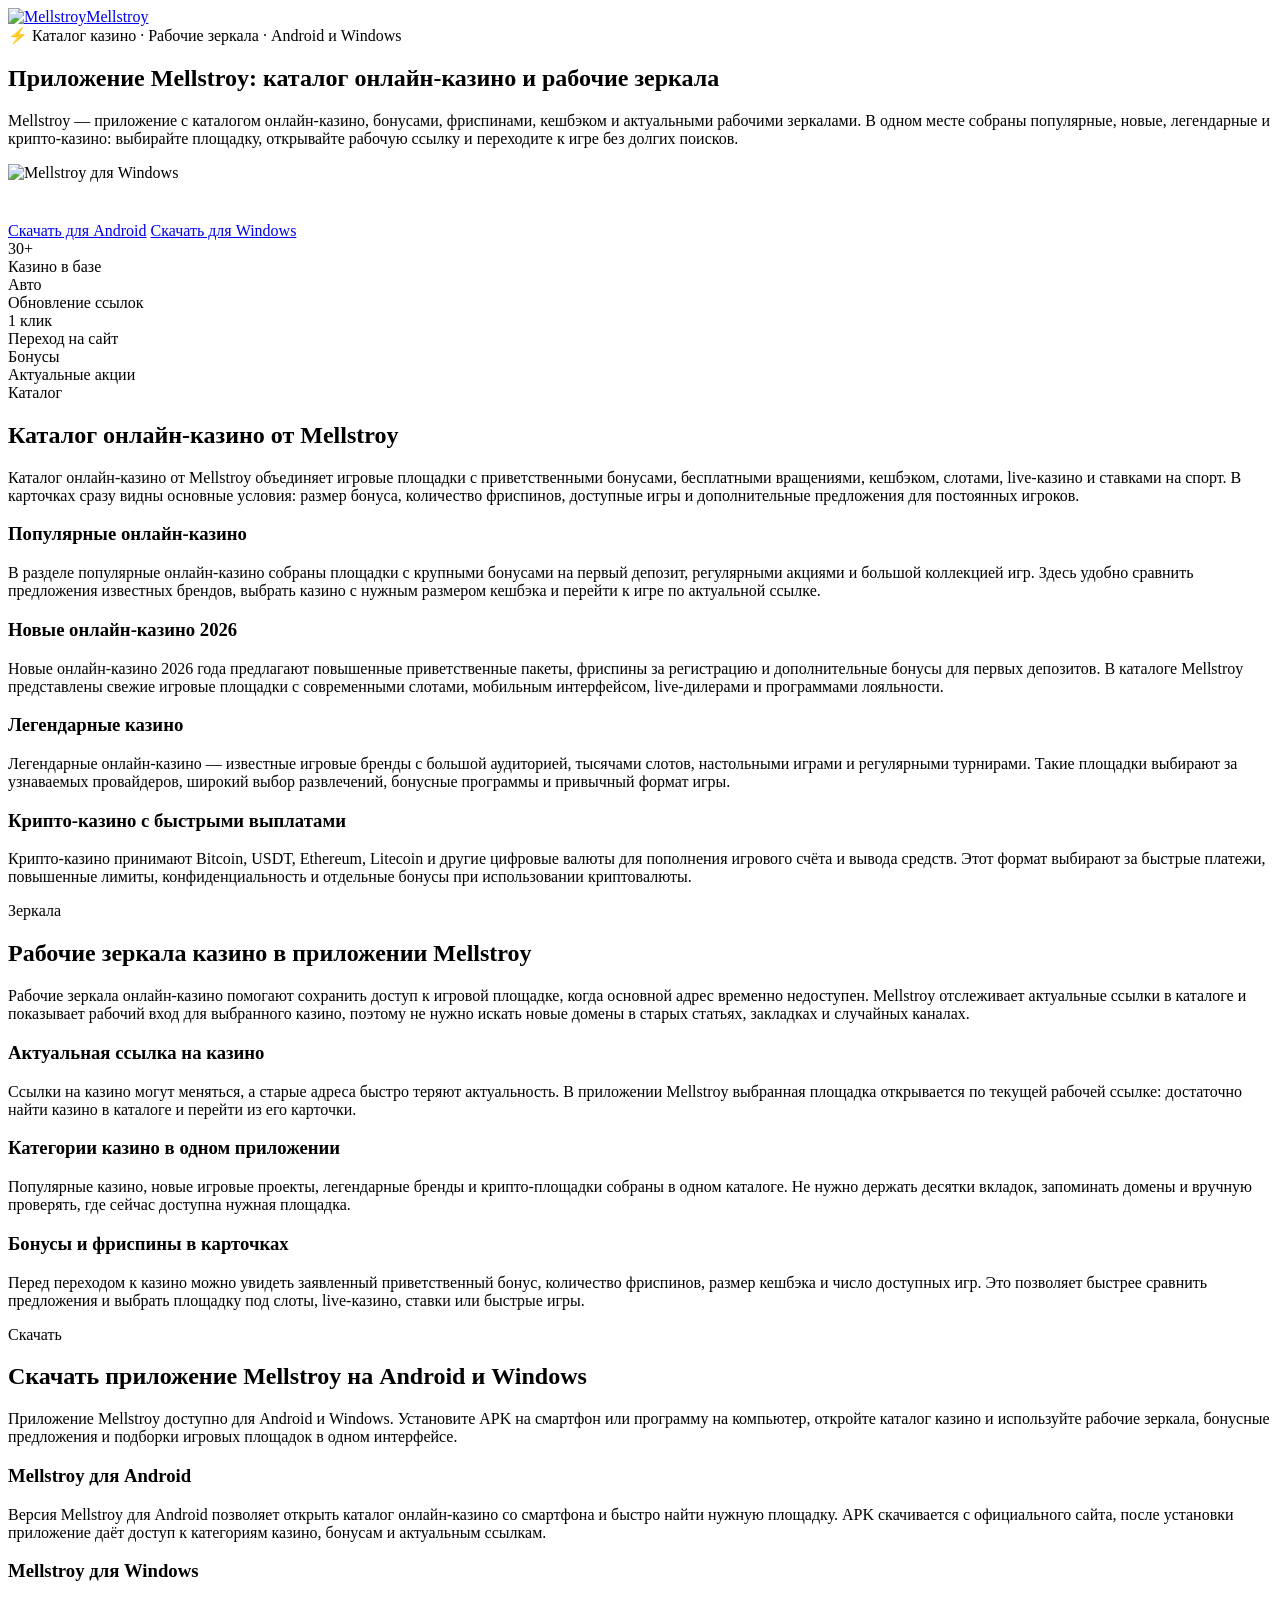
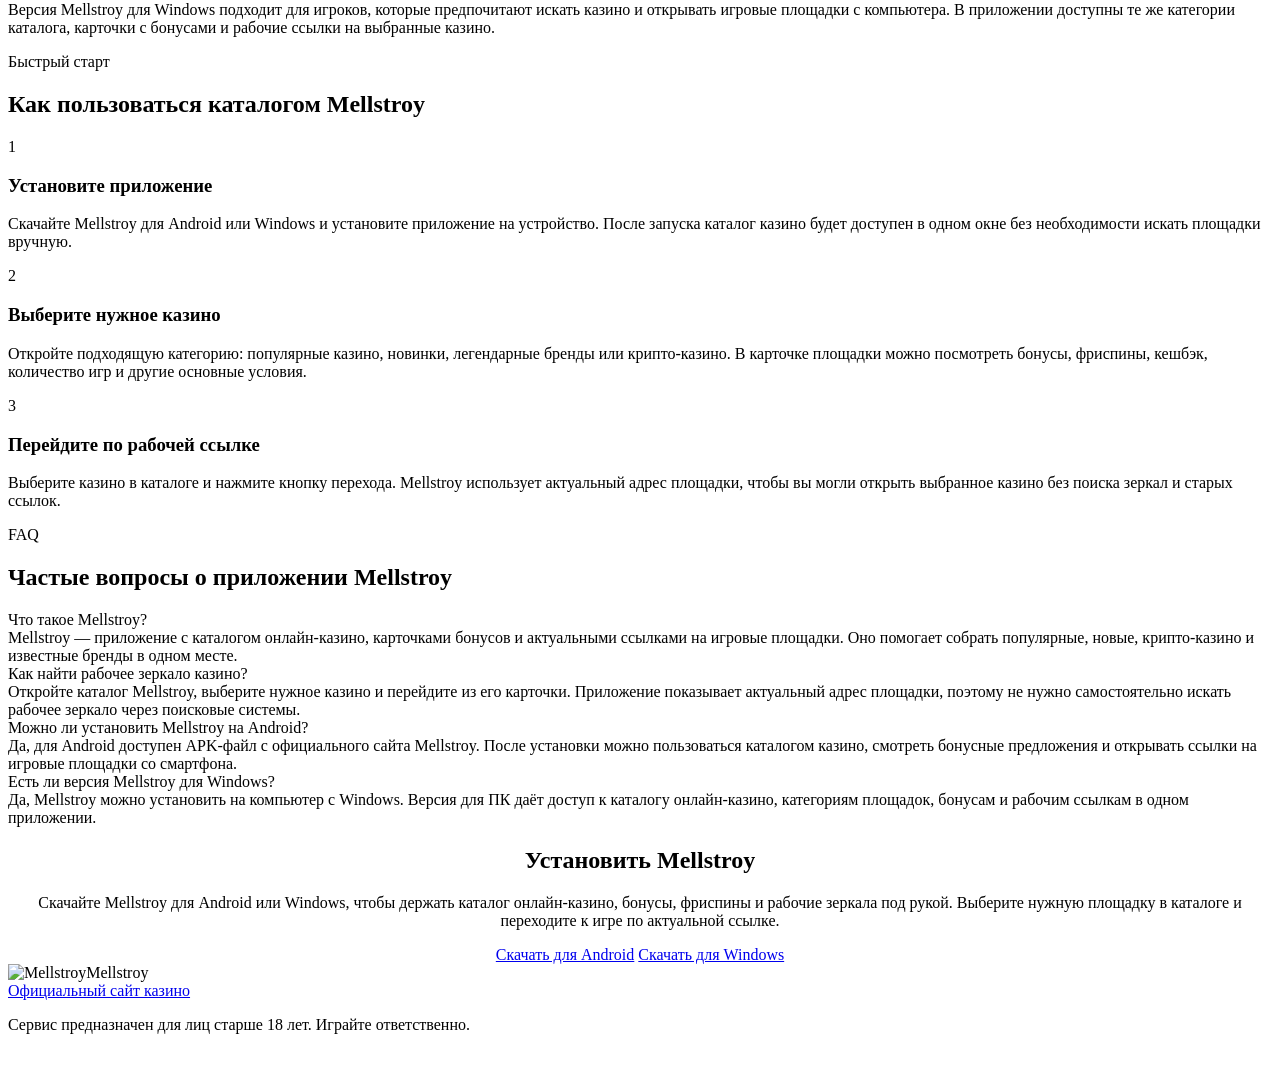
==== index.html @ faaa0d24 "Add index.html" ====
<!DOCTYPE html>
<html lang="ru">
<head>
<meta charset="UTF-8"/>
<meta name="viewport" content="width=device-width, initial-scale=1.0"/>
<title>Mellstroy — приложение с каталогом онлайн-казино и рабочими зеркалами</title>
<meta name="description" content="Приложение Mellstroy для Android и Windows: каталог онлайн-казино, актуальные рабочие зеркала, бонусы, фриспины и кешбэк. Игровые площадки в одном приложении."/>
<meta name="robots" content="index, follow"/>
<link rel="canonical" href="https://mellstroy-apps.github.io/app/"/>
<link rel="icon" type="image/x-icon" href="favicon.ico"/>
<meta name="theme-color" content="#12101f"/>
<meta property="og:title" content="Приложение Mellstroy: каталог онлайн-казино и рабочие зеркала"/>
<meta property="og:description" content="Каталог онлайн-казино с бонусами, фриспинами, кешбэком и рабочими зеркалами для Android и Windows."/>
<meta property="og:type" content="website"/>
<meta property="og:url" content="https://mellstroy-apps.github.io/app/"/>
<meta property="og:locale" content="ru_RU"/>
<meta property="og:image" content="https://mellstroy-apps.github.io/app/img/logo.webp"/>
<meta name="twitter:card" content="summary_large_image"/>
<link rel="stylesheet" href="style.css"/>
<style>.showcase-pc{transform:none!important}.showcase-pc:hover{transform:translateY(-4px)!important}</style>
<script type="application/ld+json">
{
  "@context": "https://schema.org",
  "@graph": [
    {
      "@type": "SoftwareApplication",
      "@id": "https://mellstroy-apps.github.io/app/#app",
      "name": "Mellstroy",
      "description": "Приложение для Android и Windows с каталогом онлайн-казино, бонусами и рабочими зеркалами.",
      "url": "https://mellstroy-apps.github.io/app/",
      "applicationCategory": "UtilitiesApplication",
      "operatingSystem": "Android, Windows",
      "offers": {"@type": "Offer", "price": "0", "priceCurrency": "RUB"},
      "downloadUrl": "https://hubprojects.net/mellstroy/mellstroy-android.apk",
      "image": "https://mellstroy-apps.github.io/app/img/logo.webp"
    },
    {
      "@type": "WebSite",
      "@id": "https://mellstroy-apps.github.io/app/#website",
      "url": "https://mellstroy-apps.github.io/app/",
      "name": "Mellstroy — каталог онлайн-казино",
      "description": "Каталог онлайн-казино с бонусами, фриспинами, кешбэком и рабочими зеркалами для Android и Windows.",
      "inLanguage": "ru-RU"
    },
    {
      "@type": "FAQPage",
      "mainEntity": [
        {"@type":"Question","name":"Что такое Mellstroy?","acceptedAnswer":{"@type":"Answer","text":"Mellstroy — приложение с каталогом онлайн-казино, карточками бонусов и актуальными ссылками на игровые площадки. Оно помогает собрать популярные, новые, крипто-казино и известные бренды в одном месте."}},
        {"@type":"Question","name":"Как найти рабочее зеркало казино?","acceptedAnswer":{"@type":"Answer","text":"Откройте каталог Mellstroy, выберите нужное казино и перейдите из его карточки. Приложение показывает актуальный адрес площадки, поэтому не нужно самостоятельно искать рабочее зеркало через поисковые системы."}},
        {"@type":"Question","name":"Можно ли установить Mellstroy на Android?","acceptedAnswer":{"@type":"Answer","text":"Да, для Android доступен APK-файл с официального сайта Mellstroy. После установки можно пользоваться каталогом казино, смотреть бонусные предложения и открывать ссылки на игровые площадки со смартфона."}},
        {"@type":"Question","name":"Есть ли версия Mellstroy для Windows?","acceptedAnswer":{"@type":"Answer","text":"Да, Mellstroy можно установить на компьютер с Windows. Версия для ПК даёт доступ к каталогу онлайн-казино, категориям площадок, бонусам и рабочим ссылкам в одном приложении."}}
      ]
    }
  ]
}
</script>
</head>
<body>

<nav>
  <a href="https://mellstroy-apps.github.io/app/" class="logo"><img src="img/logo.webp" alt="Mellstroy" class="logo-icon">Mellstroy</a>
</nav>

<section class="hero">
  <div class="badge">⚡ Каталог казино · Рабочие зеркала · Android и Windows</div>
  <h1>Приложение Mellstroy: <span>каталог онлайн-казино и рабочие зеркала</span></h1>
  <p>Mellstroy — приложение с каталогом онлайн-казино, бонусами, фриспинами, кешбэком и актуальными рабочими зеркалами. В одном месте собраны популярные, новые, легендарные и крипто-казино: выбирайте площадку, открывайте рабочую ссылку и переходите к игре без долгих поисков.</p>

  <div class="showcase-backdrop">
    <div class="showcase-row">
      <div class="showcase-frame showcase-pc" data-zoom="img/screen-win.webp">
        <img src="img/screen-win.webp" alt="Mellstroy для Windows" loading="lazy">
      </div>
    </div>
  </div>

  <div class="cta-group" style="margin-top:40px">
    <a class="btn-primary" href="https://hubprojects.net/mellstroy/mellstroy-android.apk">Скачать для Android</a>
    <a class="btn-secondary" href="https://hubprojects.net/mellstroy/mellstroy-setup.exe">Скачать для Windows</a>
  </div>
  <div class="hero-stats">
    <div class="stat"><div class="stat-num">30+</div><div class="stat-label">Казино в базе</div></div>
    <div class="stat"><div class="stat-num">Авто</div><div class="stat-label">Обновление ссылок</div></div>
    <div class="stat"><div class="stat-num">1 клик</div><div class="stat-label">Переход на сайт</div></div>
    <div class="stat"><div class="stat-num">Бонусы</div><div class="stat-label">Актуальные акции</div></div>
  </div>
</section>

<section class="s-dark">
  <div class="container legal">
    <div class="section-label">Каталог</div>
    <h2>Каталог онлайн-казино от Mellstroy</h2>
    <p>Каталог онлайн-казино от Mellstroy объединяет игровые площадки с приветственными бонусами, бесплатными вращениями, кешбэком, слотами, live-казино и ставками на спорт. В карточках сразу видны основные условия: размер бонуса, количество фриспинов, доступные игры и дополнительные предложения для постоянных игроков.</p>

    <h3>Популярные онлайн-казино</h3>
    <p>В разделе популярные онлайн-казино собраны площадки с крупными бонусами на первый депозит, регулярными акциями и большой коллекцией игр. Здесь удобно сравнить предложения известных брендов, выбрать казино с нужным размером кешбэка и перейти к игре по актуальной ссылке.</p>

    <h3>Новые онлайн-казино 2026</h3>
    <p>Новые онлайн-казино 2026 года предлагают повышенные приветственные пакеты, фриспины за регистрацию и дополнительные бонусы для первых депозитов. В каталоге Mellstroy представлены свежие игровые площадки с современными слотами, мобильным интерфейсом, live-дилерами и программами лояльности.</p>

    <h3>Легендарные казино</h3>
    <p>Легендарные онлайн-казино — известные игровые бренды с большой аудиторией, тысячами слотов, настольными играми и регулярными турнирами. Такие площадки выбирают за узнаваемых провайдеров, широкий выбор развлечений, бонусные программы и привычный формат игры.</p>

    <h3>Крипто-казино с быстрыми выплатами</h3>
    <p>Крипто-казино принимают Bitcoin, USDT, Ethereum, Litecoin и другие цифровые валюты для пополнения игрового счёта и вывода средств. Этот формат выбирают за быстрые платежи, повышенные лимиты, конфиденциальность и отдельные бонусы при использовании криптовалюты.</p>
  </div>
</section>

<section>
  <div class="container legal">
    <div class="section-label">Зеркала</div>
    <h2>Рабочие зеркала казино в приложении Mellstroy</h2>
    <p>Рабочие зеркала онлайн-казино помогают сохранить доступ к игровой площадке, когда основной адрес временно недоступен. Mellstroy отслеживает актуальные ссылки в каталоге и показывает рабочий вход для выбранного казино, поэтому не нужно искать новые домены в старых статьях, закладках и случайных каналах.</p>

    <h3>Актуальная ссылка на казино</h3>
    <p>Ссылки на казино могут меняться, а старые адреса быстро теряют актуальность. В приложении Mellstroy выбранная площадка открывается по текущей рабочей ссылке: достаточно найти казино в каталоге и перейти из его карточки.</p>

    <h3>Категории казино в одном приложении</h3>
    <p>Популярные казино, новые игровые проекты, легендарные бренды и крипто-площадки собраны в одном каталоге. Не нужно держать десятки вкладок, запоминать домены и вручную проверять, где сейчас доступна нужная площадка.</p>

    <h3>Бонусы и фриспины в карточках</h3>
    <p>Перед переходом к казино можно увидеть заявленный приветственный бонус, количество фриспинов, размер кешбэка и число доступных игр. Это позволяет быстрее сравнить предложения и выбрать площадку под слоты, live-казино, ставки или быстрые игры.</p>
  </div>
</section>

<section class="s-dark">
  <div class="container legal">
    <div class="section-label">Скачать</div>
    <h2>Скачать приложение Mellstroy на Android и Windows</h2>
    <p>Приложение Mellstroy доступно для Android и Windows. Установите APK на смартфон или программу на компьютер, откройте каталог казино и используйте рабочие зеркала, бонусные предложения и подборки игровых площадок в одном интерфейсе.</p>

    <h3>Mellstroy для Android</h3>
    <p>Версия Mellstroy для Android позволяет открыть каталог онлайн-казино со смартфона и быстро найти нужную площадку. APK скачивается с официального сайта, после установки приложение даёт доступ к категориям казино, бонусам и актуальным ссылкам.</p>

    <h3>Mellstroy для Windows</h3>
    <p>Версия Mellstroy для Windows подходит для игроков, которые предпочитают искать казино и открывать игровые площадки с компьютера. В приложении доступны те же категории каталога, карточки с бонусами и рабочие ссылки на выбранные казино.</p>
  </div>
</section>

<section>
  <div class="container">
    <div class="section-label">Быстрый старт</div>
    <h2>Как пользоваться каталогом Mellstroy</h2>
    <div class="steps-list">
      <div class="step-home"><div class="step-num">1</div><h3>Установите приложение</h3><p>Скачайте Mellstroy для Android или Windows и установите приложение на устройство. После запуска каталог казино будет доступен в одном окне без необходимости искать площадки вручную.</p></div>
      <div class="step-home"><div class="step-num">2</div><h3>Выберите нужное казино</h3><p>Откройте подходящую категорию: популярные казино, новинки, легендарные бренды или крипто-казино. В карточке площадки можно посмотреть бонусы, фриспины, кешбэк, количество игр и другие основные условия.</p></div>
      <div class="step-home"><div class="step-num">3</div><h3>Перейдите по рабочей ссылке</h3><p>Выберите казино в каталоге и нажмите кнопку перехода. Mellstroy использует актуальный адрес площадки, чтобы вы могли открыть выбранное казино без поиска зеркал и старых ссылок.</p></div>
    </div>
  </div>
</section>

<section id="faq">
  <div class="container">
    <div class="section-label">FAQ</div>
    <h2>Частые вопросы о приложении Mellstroy</h2>
    <div class="faq-list">
      <div class="faq-item"><div class="faq-q">Что такое Mellstroy?</div><div class="faq-a">Mellstroy — приложение с каталогом онлайн-казино, карточками бонусов и актуальными ссылками на игровые площадки. Оно помогает собрать популярные, новые, крипто-казино и известные бренды в одном месте.</div></div>
      <div class="faq-item"><div class="faq-q">Как найти рабочее зеркало казино?</div><div class="faq-a">Откройте каталог Mellstroy, выберите нужное казино и перейдите из его карточки. Приложение показывает актуальный адрес площадки, поэтому не нужно самостоятельно искать рабочее зеркало через поисковые системы.</div></div>
      <div class="faq-item"><div class="faq-q">Можно ли установить Mellstroy на Android?</div><div class="faq-a">Да, для Android доступен APK-файл с официального сайта Mellstroy. После установки можно пользоваться каталогом казино, смотреть бонусные предложения и открывать ссылки на игровые площадки со смартфона.</div></div>
      <div class="faq-item"><div class="faq-q">Есть ли версия Mellstroy для Windows?</div><div class="faq-a">Да, Mellstroy можно установить на компьютер с Windows. Версия для ПК даёт доступ к каталогу онлайн-казино, категориям площадок, бонусам и рабочим ссылкам в одном приложении.</div></div>
    </div>
  </div>
</section>

<section>
  <div class="container" style="text-align:center">
    <h2>Установить Mellstroy</h2>
    <p class="subtitle" style="margin-left:auto;margin-right:auto">Скачайте Mellstroy для Android или Windows, чтобы держать каталог онлайн-казино, бонусы, фриспины и рабочие зеркала под рукой. Выберите нужную площадку в каталоге и переходите к игре по актуальной ссылке.</p>
    <div class="cta-group">
      <a class="btn-primary" href="https://hubprojects.net/mellstroy/mellstroy-android.apk">Скачать для Android</a>
      <a class="btn-secondary" href="https://hubprojects.net/mellstroy/mellstroy-setup.exe">Скачать для Windows</a>
    </div>
  </div>
</section>

<footer>
  <div class="container">
    <div class="footer-logo"><img src="img/logo.webp" alt="Mellstroy" class="logo-icon">Mellstroy</div>
    <div class="footer-links">
      <a href="https://mellstroy-apps.github.io/">Официальный сайт казино</a>
    </div>
    <p class="footer-note">Сервис предназначен для лиц старше 18 лет. Играйте ответственно.</p>
  </div>
</footer>

<div class="lightbox" id="lightbox" onclick="this.classList.remove('show')">
  <img id="lightbox-img" src="" alt="">
</div>

<script>
document.querySelectorAll('.faq-item').forEach(function(i){i.addEventListener('click',function(){var o=i.classList.contains('open');document.querySelectorAll('.faq-item').forEach(function(x){x.classList.remove('open');});if(!o)i.classList.add('open');});});
document.querySelectorAll('[data-zoom]').forEach(function(el){el.addEventListener('click',function(){document.getElementById('lightbox-img').src=el.getAttribute('data-zoom');document.getElementById('lightbox').classList.add('show');});});
</script>
</body>
</html>
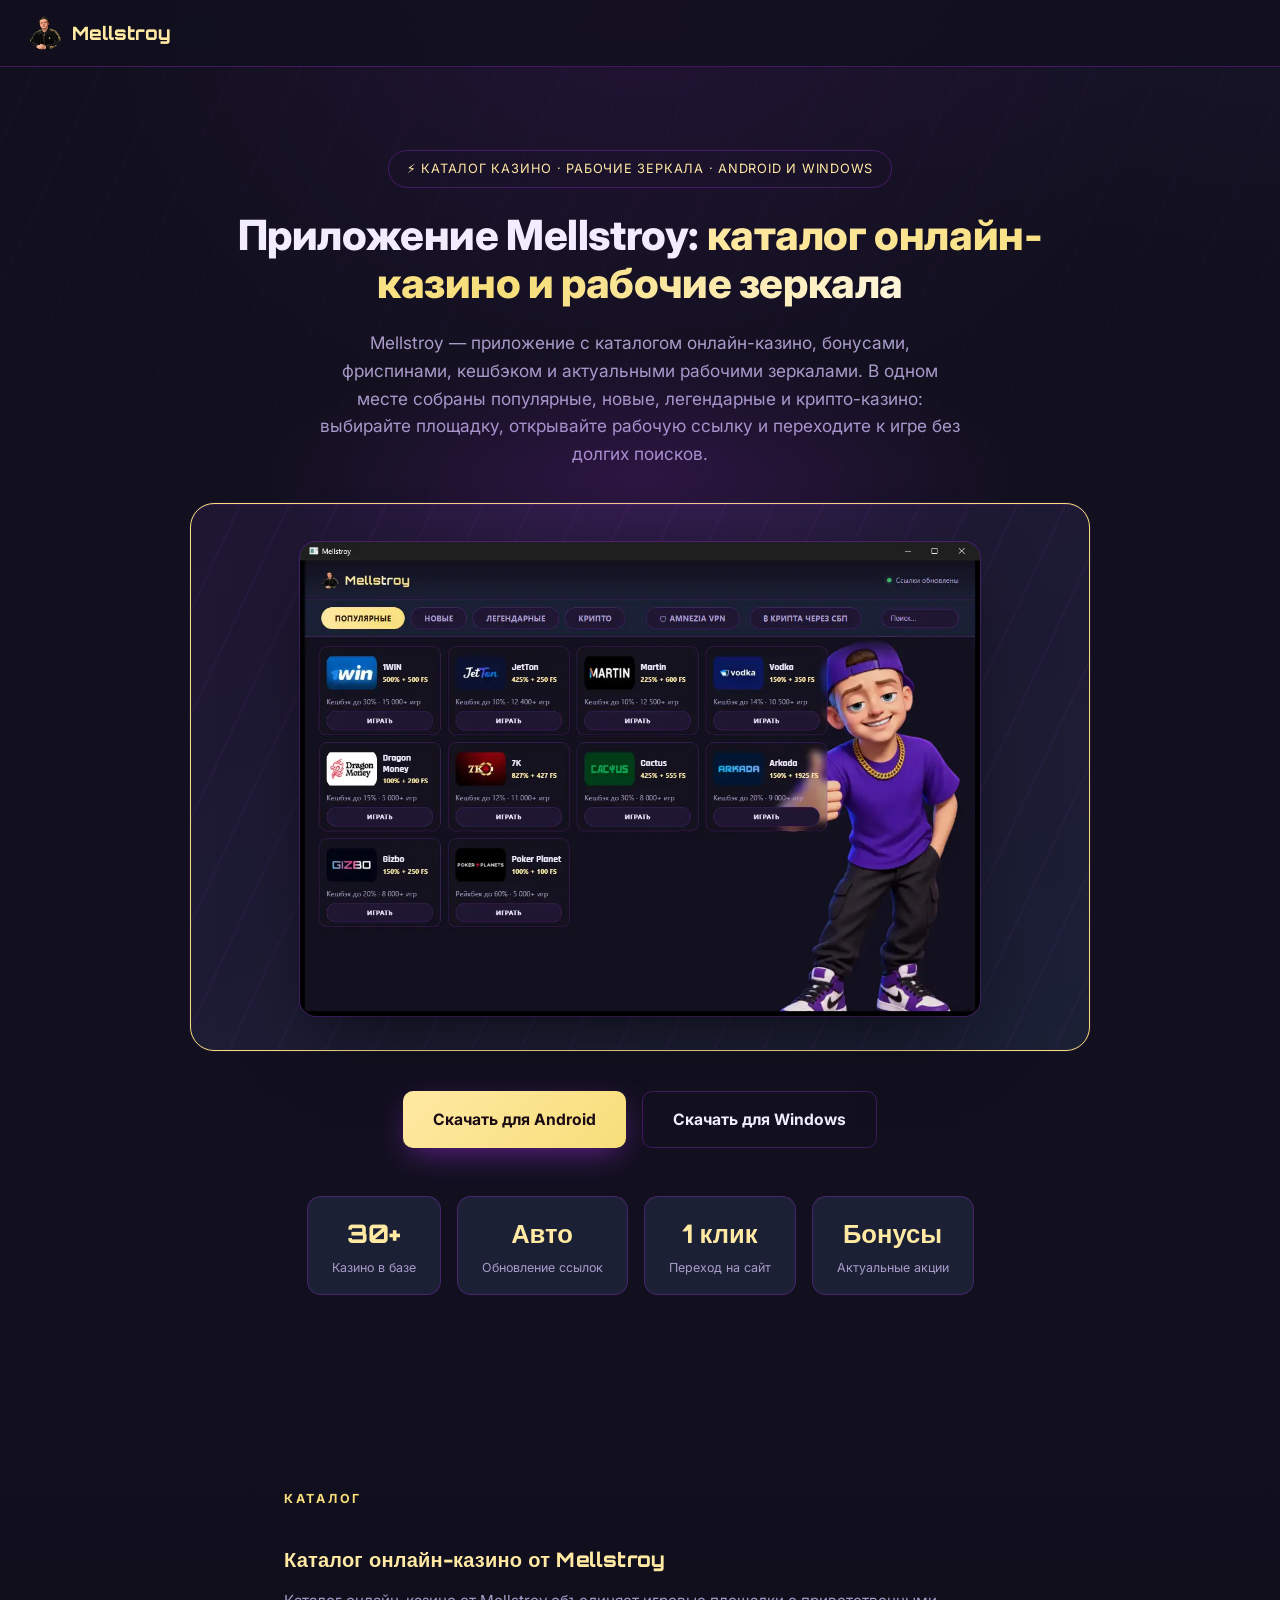
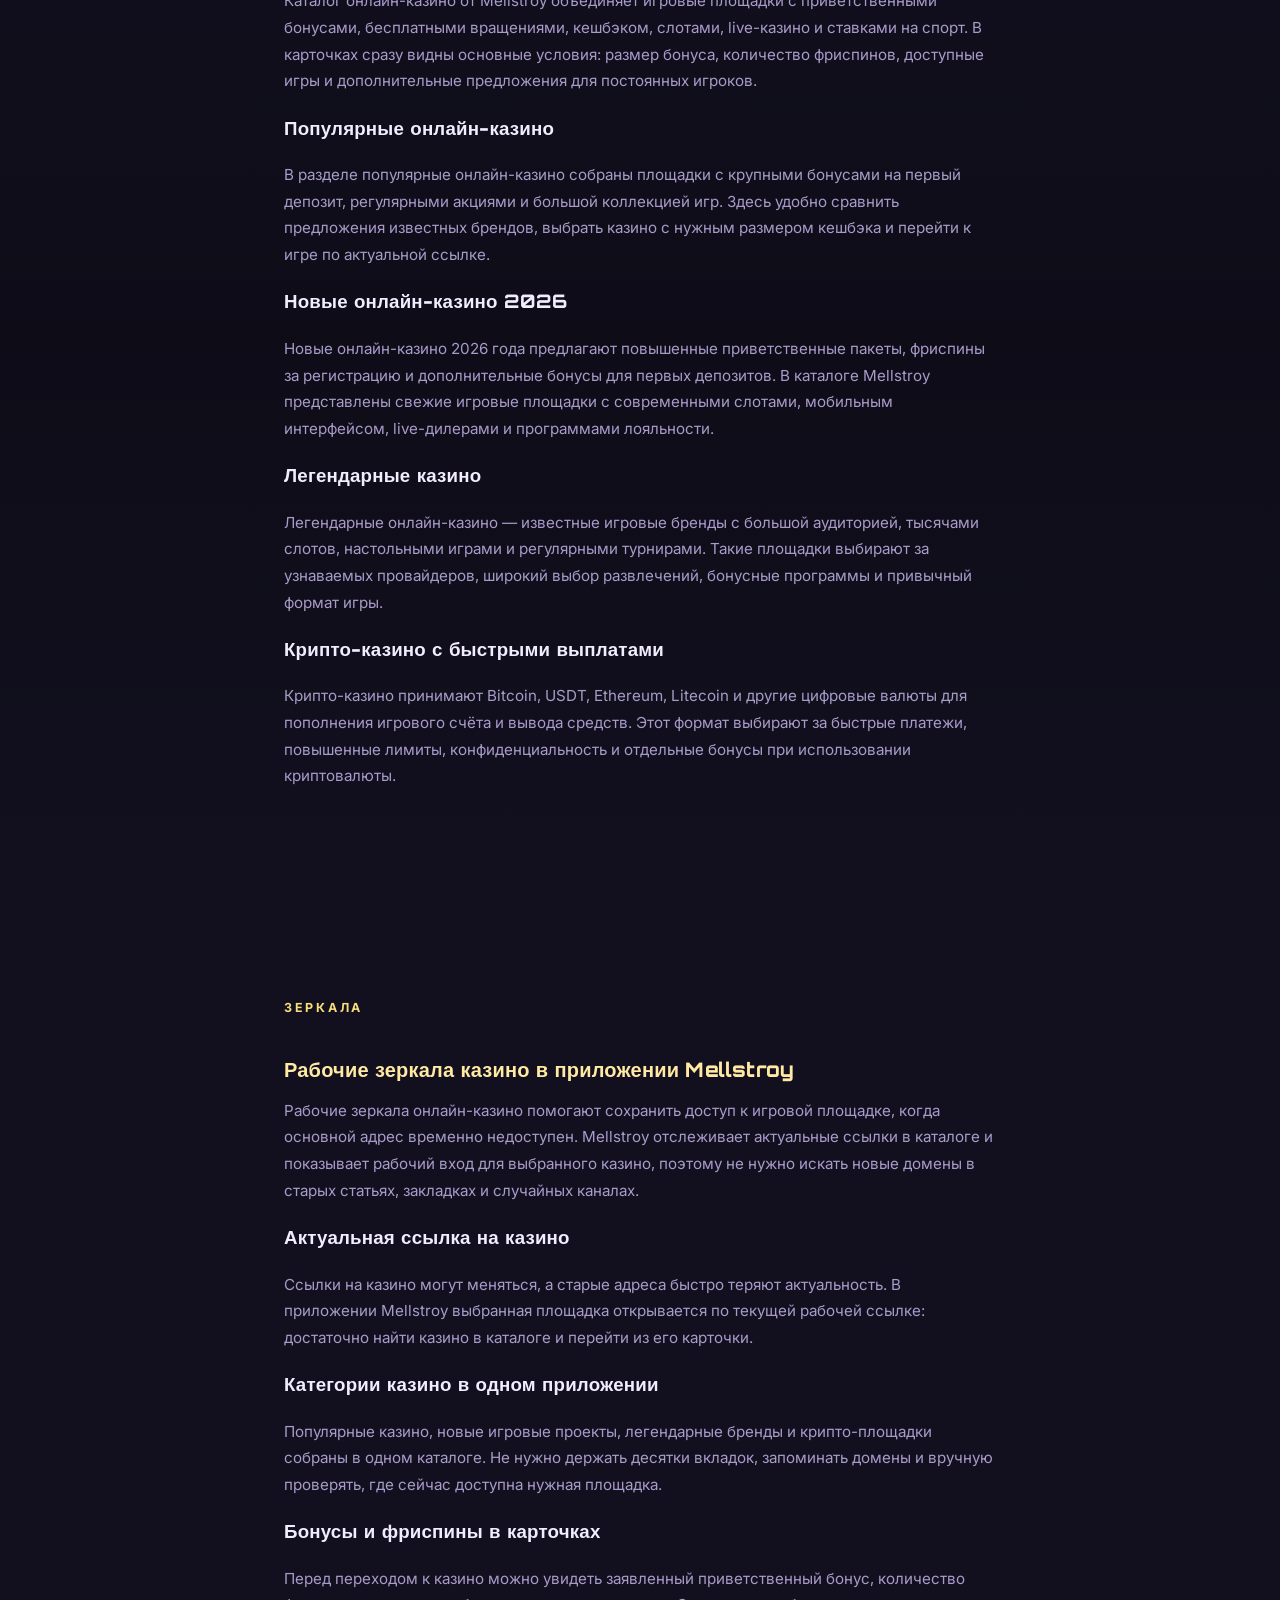
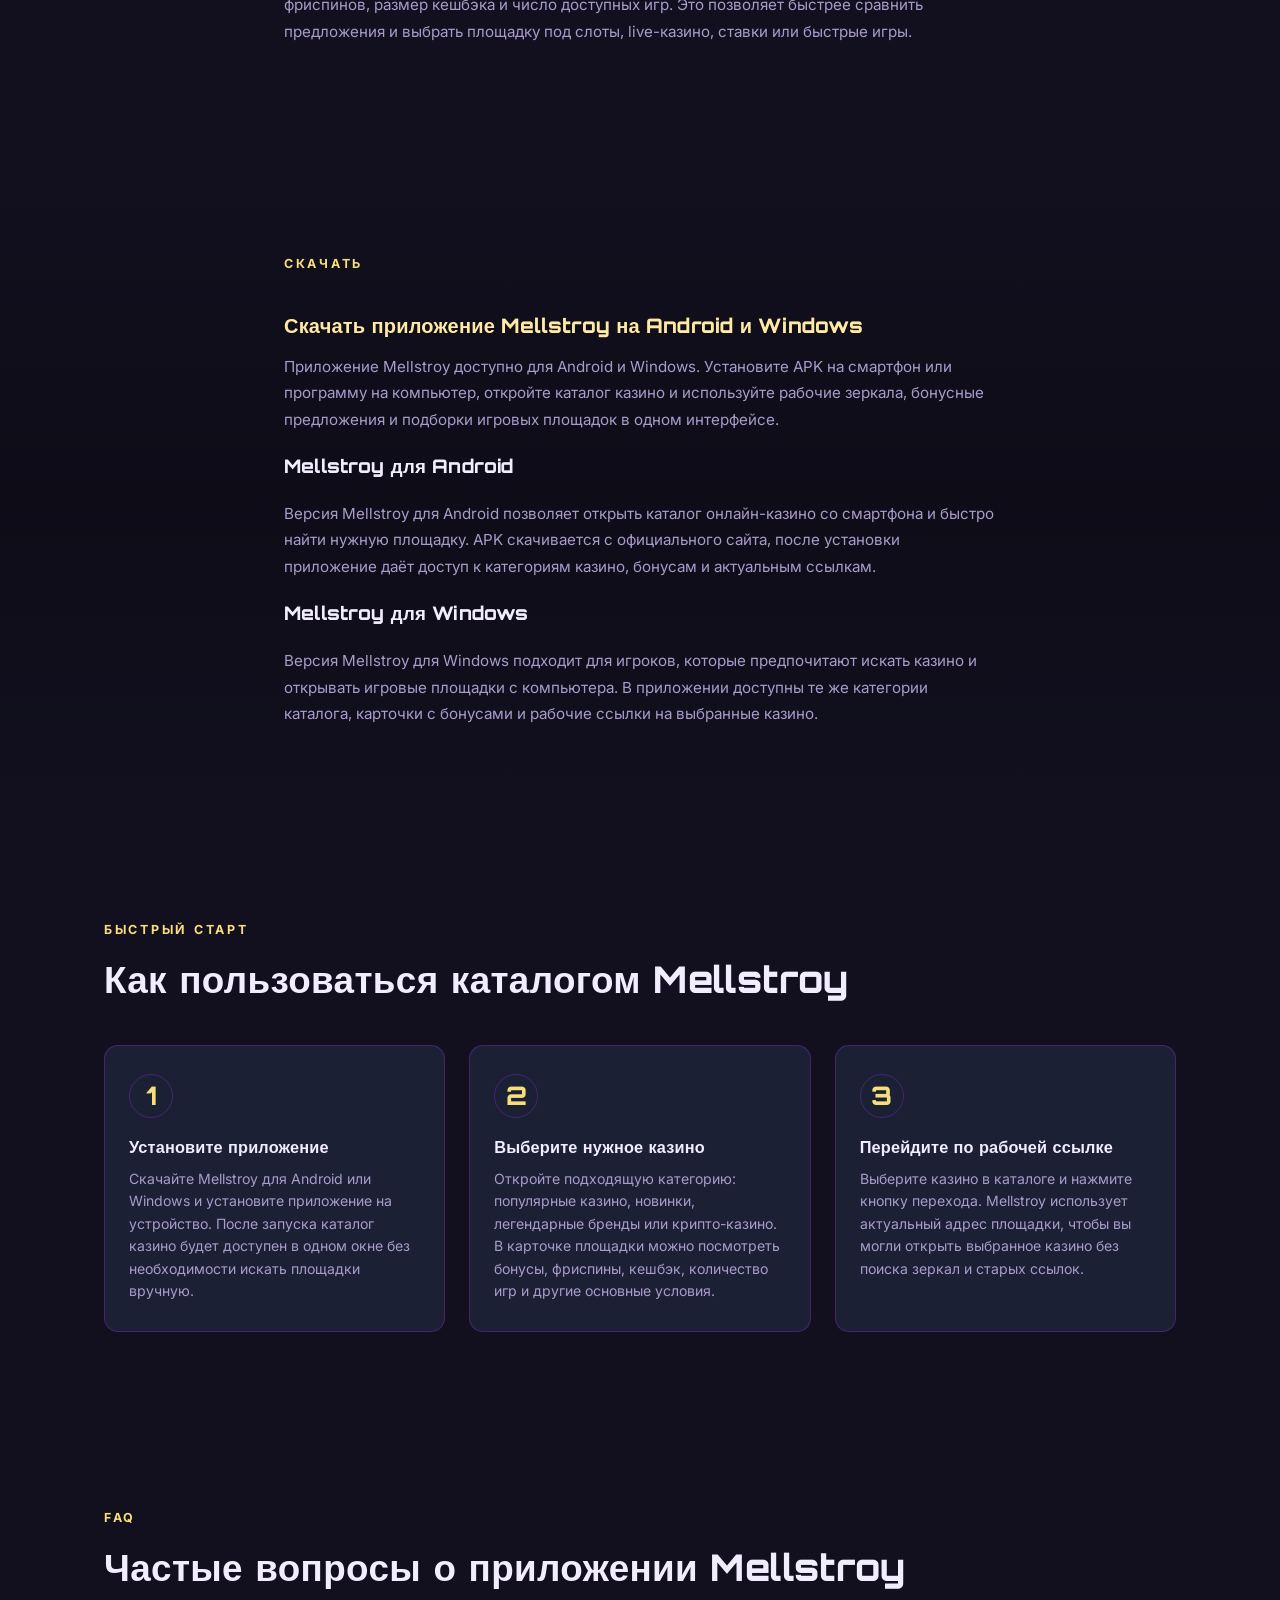
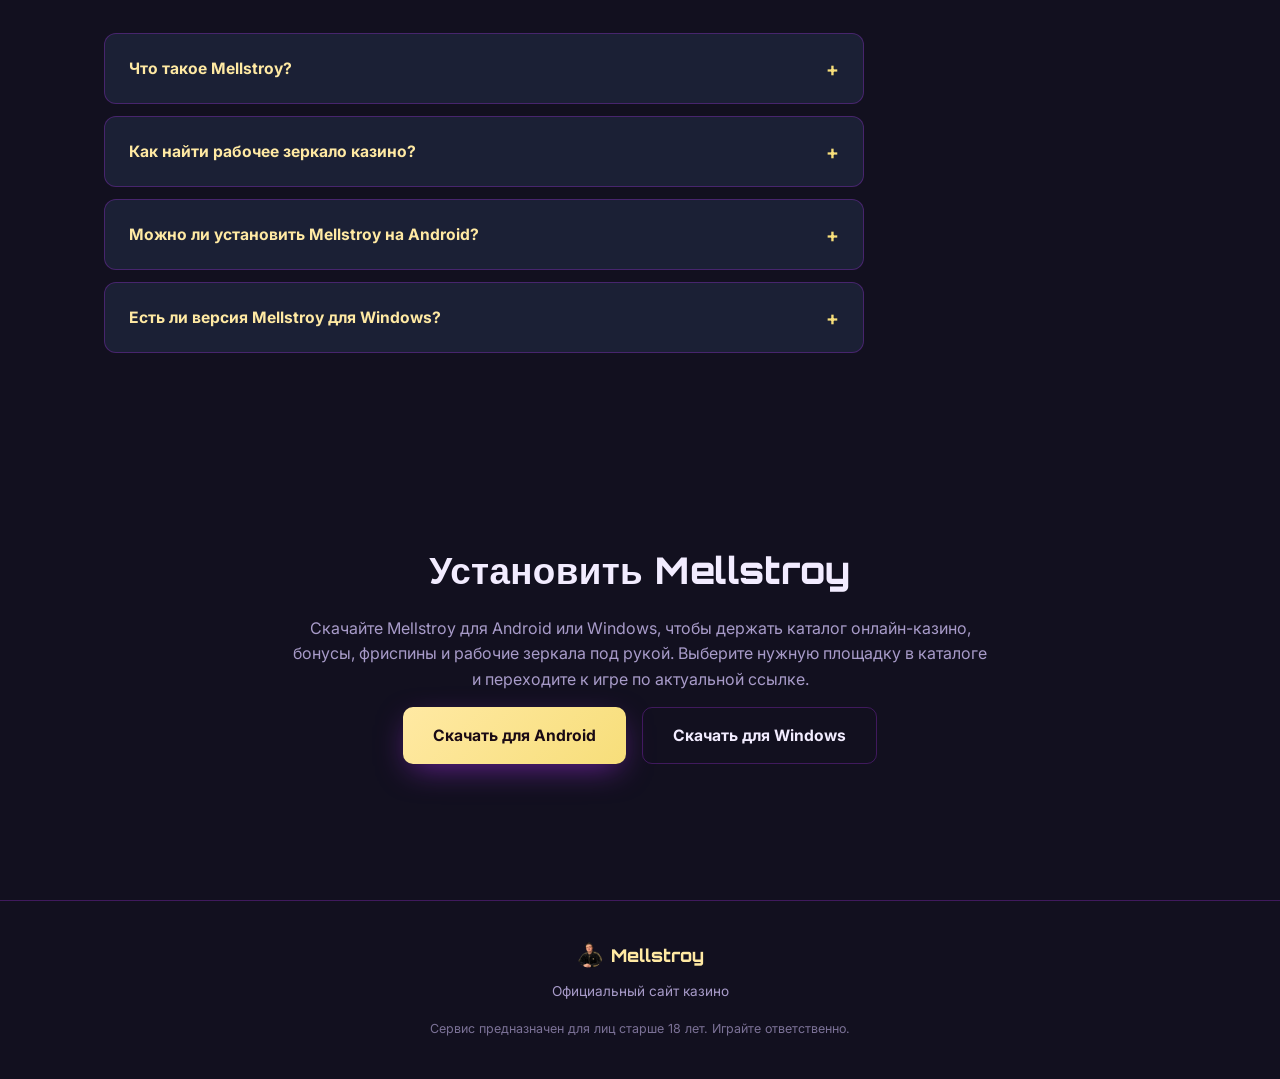
==== commit 44c6b2b5: "Add index.html" ====
--- a/index.html
+++ b/index.html
@@ -17,7 +17,11 @@
 <meta property="og:image" content="https://mellstroy-apps.github.io/app/img/logo.webp"/>
 <meta name="twitter:card" content="summary_large_image"/>
 <link rel="stylesheet" href="style.css"/>
-<style>.showcase-pc{transform:none!important}.showcase-pc:hover{transform:translateY(-4px)!important}</style>
+<style>
+.showcase-pc{transform:none!important}
+.showcase-pc:hover{transform:translateY(-4px)!important}
+.showcase-backdrop{max-width:900px!important}
+</style>
 <script type="application/ld+json">
 {
   "@context": "https://schema.org",
--- a/style.css
+++ b/style.css
@@ -0,0 +1,388 @@
+@import url('https://fonts.googleapis.com/css2?family=Orbitron:wght@600;800;900&family=Rajdhani:wght@500;600;700&family=Inter:wght@400;500;600;700&display=swap');
+
+:root{
+  --bg:#12101f;
+  --surface:#1b2035;
+  --surface-2:#1f1632;
+  --edge:rgba(183,51,254,0.28);
+  --gold:#f7de7a;
+  --gold-bright:#ffe9a3;
+  --blood:#b633fe;
+  --ice:#7760f6;
+  --ink:#f2ecff;
+  --ink-dim:#a89bc9;
+}
+*{box-sizing:border-box}
+html,body{margin:0;padding:0}
+body{
+  background:
+    radial-gradient(1200px 600px at 15% -10%, rgba(183,51,254,0.06), transparent 60%),
+    radial-gradient(900px 500px at 100% 0%, rgba(119,96,246,0.05), transparent 55%),
+    var(--bg);
+  color:var(--ink);
+  font-family:"Inter",system-ui,-apple-system,"Segoe UI",Roboto,Arial,sans-serif;
+  line-height:1.6;
+}
+a{color:inherit;text-decoration:none}
+img,svg{max-width:100%;display:block}
+.wrap,.container{max-width:1120px;margin:0 auto;padding:0 24px}
+
+h1,h2,h3,.rune-font{font-family:"Orbitron",sans-serif;font-weight:800;letter-spacing:.01em}
+
+/* NAV */
+nav{
+  position:fixed;top:0;left:0;right:0;z-index:100;
+  display:flex;align-items:center;justify-content:space-between;
+  padding:16px 28px;
+  background:rgba(18,16,31,.82);backdrop-filter:blur(10px);
+  border-bottom:1px solid var(--edge);
+}
+.logo{display:flex;align-items:center;gap:10px;font-family:"Orbitron",sans-serif;font-weight:800;font-size:1.15rem;color:var(--gold-bright)}
+.logo .rune-mark{
+  width:34px;height:34px;border-radius:50%;
+  display:flex;align-items:center;justify-content:center;
+  background:radial-gradient(circle at 35% 30%,var(--gold-bright),var(--gold) 55%,#2a1145 100%);
+  color:#1a0a14;font-size:1.1rem;font-weight:800;
+  box-shadow:0 0 18px rgba(183,51,254,.35);
+}
+.nav-links{display:flex;gap:26px;align-items:center}
+.nav-links a{font-size:.92rem;color:var(--ink-dim);transition:color .2s}
+.nav-links a:hover{color:var(--gold-bright)}
+.nav-toggle{display:none}
+
+/* HERO */
+.hero{
+  position:relative;padding:150px 24px 90px;text-align:center;overflow:hidden;
+  background:
+    linear-gradient(180deg, transparent, var(--bg) 92%),
+    repeating-linear-gradient(115deg, rgba(183,51,254,0.025) 0 2px, transparent 2px 60px);
+}
+.hero::before{
+  content:"";position:absolute;inset:0;z-index:-1;
+  background:radial-gradient(ellipse 60% 45% at 50% 0%, rgba(183,51,254,0.1), transparent 70%);
+}
+.badge{
+  display:inline-flex;align-items:center;gap:8px;
+  padding:8px 18px;border-radius:999px;border:1px solid var(--edge);
+  font-size:.8rem;letter-spacing:.06em;text-transform:uppercase;color:var(--gold-bright);
+  margin-bottom:24px;
+}
+.hero h1{font-family:"Inter",system-ui,sans-serif;font-weight:800;font-size:clamp(1.7rem,3.6vw,2.6rem);line-height:1.14;margin:0 auto 22px;color:var(--ink);letter-spacing:-.01em;max-width:880px}
+.hero h1 span{
+  background:linear-gradient(120deg,var(--gold-bright),var(--gold) 55%,#fff6de);
+  -webkit-background-clip:text;background-clip:text;color:transparent;
+}
+.hero p{font-size:1.08rem;color:var(--ink-dim);max-width:640px;margin:0 auto 36px}
+.cta-group{display:flex;gap:16px;justify-content:center;flex-wrap:wrap;margin-bottom:48px}
+.btn-primary,.btn-secondary{
+  display:inline-flex;align-items:center;gap:10px;
+  padding:15px 30px;border-radius:10px;font-weight:700;font-size:.98rem;
+  transition:transform .2s ease, box-shadow .2s ease;
+}
+.btn-primary{
+  background:linear-gradient(135deg,var(--gold-bright),var(--gold));color:#1a0a14;
+  box-shadow:0 10px 32px -8px rgba(183,51,254,.55);
+}
+.btn-primary:hover{transform:translateY(-2px)}
+.btn-secondary{background:transparent;border:1px solid var(--edge);color:var(--ink)}
+.btn-secondary:hover{border-color:var(--gold);color:var(--gold-bright)}
+
+.hero-stats{display:flex;gap:16px;justify-content:center;flex-wrap:wrap;margin-top:12px}
+.stat{
+  text-align:center;background:var(--surface);border:1px solid var(--edge);
+  border-radius:14px;padding:16px 24px;min-width:120px;
+}
+@media (max-width:560px){
+  .hero-stats{display:grid;grid-template-columns:repeat(2,1fr);gap:12px}
+  .stat{min-width:0;padding:14px 12px}
+}
+.stat-num{font-family:"Orbitron",sans-serif;font-size:1.6rem;font-weight:800;color:var(--gold-bright)}
+.stat-label{font-size:.78rem;color:var(--ink-dim);margin-top:4px}
+
+/* SECTIONS */
+section{padding:88px 0}
+.s-dark{background:linear-gradient(180deg,transparent,rgba(0,0,0,.25),transparent)}
+.section-label{
+  font-size:.78rem;letter-spacing:.22em;text-transform:uppercase;color:var(--gold);
+  font-weight:700;margin-bottom:10px;
+}
+h2{font-size:clamp(1.6rem,3.4vw,2.3rem);margin:0 0 16px;color:var(--ink)}
+.subtitle{color:var(--ink-dim);font-size:1rem;max-width:70ch;margin:0 0 14px}
+.subtitle a{color:var(--gold-bright);text-decoration:underline;text-underline-offset:2px}
+.subtitle a:hover{color:#fff6de}
+
+/* PROBLEM GRID */
+.prb-grid{display:grid;grid-template-columns:repeat(4,1fr);gap:18px;margin-top:36px}
+.prb-card{
+  background:var(--surface);border:1px solid var(--edge);border-radius:14px;padding:26px 22px;
+}
+.prb-icon{font-size:1.6rem;margin-bottom:12px}
+.prb-card h3{font-size:1.02rem;margin:0 0 8px;color:var(--ink);font-family:"Orbitron",sans-serif}
+.prb-card p{font-size:.88rem;color:var(--ink-dim);margin:0}
+
+/* FEATURE CARDS */
+.card-grid{display:grid;grid-template-columns:repeat(4,1fr);gap:18px;margin-top:36px}
+.card{
+  background:linear-gradient(160deg,var(--surface-2),var(--surface));
+  border:1px solid var(--edge);border-radius:14px;padding:26px 22px;
+  transition:border-color .2s, transform .2s;
+}
+.card:hover{border-color:var(--gold);transform:translateY(-3px)}
+.card-icon{font-size:1.6rem;margin-bottom:12px}
+.card h3{font-size:1.02rem;margin:0 0 8px;color:var(--ink);font-family:"Orbitron",sans-serif}
+.card p{font-size:.88rem;color:var(--ink-dim);margin:0}
+
+/* CATALOG */
+.casinos-grid{
+  display:grid;grid-template-columns:repeat(5,1fr);gap:14px;margin-top:36px;
+}
+.casino-card{
+  background:var(--surface);border:1px solid var(--edge);border-radius:12px;
+  padding:16px;display:flex;align-items:center;justify-content:center;height:104px;
+  transition:border-color .2s, transform .2s;
+}
+.casino-card:hover{border-color:var(--gold);transform:translateY(-2px)}
+.casino-logo-wrap{width:100%;height:100%;display:flex;align-items:center;justify-content:center}
+.casino-logo{max-width:100%;max-height:100%;object-fit:contain;border-radius:8px}
+
+/* STEPS */
+.steps-list{display:grid;grid-template-columns:repeat(3,1fr);gap:24px;margin-top:36px}
+.step-home{background:var(--surface);border:1px solid var(--edge);border-radius:14px;padding:28px 24px}
+.step-num{
+  font-family:"Orbitron",sans-serif;font-size:1.6rem;font-weight:800;color:var(--gold);
+  display:inline-flex;align-items:center;justify-content:center;
+  width:44px;height:44px;border-radius:50%;border:1px solid var(--edge);margin-bottom:16px;
+}
+.step-home h3{font-size:1.02rem;margin:0 0 8px;font-family:"Orbitron",sans-serif}
+.step-home p{font-size:.88rem;color:var(--ink-dim);margin:0}
+
+/* FAQ */
+.faq-list{max-width:760px;margin:36px 0 0}
+.faq-item{
+  background:var(--surface);border:1px solid var(--edge);border-radius:12px;
+  padding:4px 24px;margin-bottom:12px;cursor:pointer;transition:border-color .2s;
+}
+.faq-item:hover{border-color:var(--gold)}
+.faq-q{padding:18px 0;font-weight:700;font-size:.98rem;color:var(--gold-bright);position:relative;padding-right:28px}
+.faq-q::after{content:'+';position:absolute;right:0;top:16px;color:var(--gold);font-size:1.2rem}
+.faq-item.open .faq-q::after{content:'−'}
+.faq-a{font-size:.9rem;color:var(--ink-dim);margin-top:-6px;padding-bottom:0;display:none}
+.faq-item.open .faq-a{display:block;padding-bottom:18px}
+
+/* FOOTER */
+footer{border-top:1px solid var(--edge);padding:40px 0;text-align:center}
+.footer-logo{font-family:"Orbitron",sans-serif;font-weight:800;color:var(--gold-bright);margin-bottom:12px;font-size:1.1rem}
+.footer-links{display:flex;gap:20px;justify-content:center;flex-wrap:wrap;margin-bottom:16px}
+.footer-links a{font-size:.85rem;color:var(--ink-dim)}
+.footer-links a:hover{color:var(--gold-bright)}
+.footer-note{font-size:.78rem;color:var(--ink-dim);opacity:.7;max-width:60ch;margin:0 auto}
+
+@media (max-width:900px){
+  .prb-grid,.card-grid{grid-template-columns:repeat(2,1fr)}
+  .casinos-grid{grid-template-columns:repeat(3,1fr)}
+  .steps-list{grid-template-columns:1fr}
+  .nav-links{display:none}
+}
+@media (max-width:560px){
+  .casinos-grid{grid-template-columns:repeat(2,1fr)}
+  .prb-grid,.card-grid{grid-template-columns:1fr}
+  .hero{padding:78px 18px 60px}
+  section{padding:52px 0}
+  .prb-grid,.card-grid,.casinos-grid,.steps-list{margin-top:24px}
+  .cta-group{margin-bottom:28px}
+}
+
+.hero > *{position:relative;z-index:2}
+.hero-portrait{
+  position:absolute;
+  right:clamp(40px,8vw,160px);
+  bottom:0;
+  height:min(92%,640px);
+  width:auto;
+  z-index:1;
+  opacity:.94;
+  -webkit-mask-image:linear-gradient(to left, black 45%, transparent 92%),
+                      linear-gradient(to top, transparent 0%, black 10%),
+                      linear-gradient(to bottom, transparent 0%, black 6%);
+  -webkit-mask-composite:source-in;
+  mask-image:linear-gradient(to left, black 45%, transparent 92%),
+              linear-gradient(to top, transparent 0%, black 10%),
+              linear-gradient(to bottom, transparent 0%, black 6%);
+  mask-composite:intersect;
+  filter:saturate(1.05) contrast(1.05) brightness(1.05);
+  pointer-events:none;
+}
+@media (max-width:900px){
+  .hero{min-height:auto;padding-top:90px}
+  .hero-portrait{
+    position:static;
+    display:block;
+    height:auto;width:min(65vw,260px);
+    margin:32px auto 0;
+    opacity:1;
+    -webkit-mask-image:linear-gradient(to bottom,black 88%,transparent 100%);
+    mask-image:linear-gradient(to bottom,black 88%,transparent 100%);
+    -webkit-mask-composite:source-in;mask-composite:intersect;
+    filter:saturate(1.05) contrast(1.05) brightness(1.05);
+  }
+}
+
+.logo-icon{width:34px;height:34px;border-radius:50%;object-fit:cover;flex-shrink:0}
+.footer-logo{display:flex;align-items:center;justify-content:center;gap:8px}
+.footer-logo .logo-icon{width:26px;height:26px}
+
+.download-flex{
+  display:flex;flex-direction:column;align-items:center;text-align:center;gap:4px;
+  background:linear-gradient(135deg,var(--surface-2),var(--surface));
+  border:1px solid var(--edge);border-radius:24px;
+  padding:52px 56px;max-width:820px;margin:0 auto;
+}
+.download-text{text-align:center}
+.download-text h2{margin-bottom:14px}
+.download-text .subtitle{margin-left:auto;margin-right:auto}
+.download-cta{justify-content:center;margin:8px 0 0;position:relative;z-index:2}
+.download-portrait{display:flex;justify-content:center;margin:12px 0 -30px}
+.download-portrait img{width:100%;max-width:300px;height:auto;display:block;filter:drop-shadow(0 24px 48px rgba(0,0,0,.55))}
+@media (max-width:800px){
+  .download-flex{padding:26px 22px}
+  .download-portrait{max-width:220px;margin:8px auto}
+}
+
+.hero-badge{
+  position:absolute;
+  right:clamp(30px,7vw,140px);
+  top:50%;transform:translateY(-50%);
+  width:clamp(180px,18vw,300px);
+  height:auto;z-index:1;
+  border-radius:50%;
+  filter:drop-shadow(0 12px 34px rgba(0,0,0,.5));
+}
+@media (max-width:900px){
+  .hero-badge{
+    position:static;transform:none;display:block;
+    width:min(46vw,200px);margin:32px auto 28px;
+    border-radius:50%;
+  }
+}
+
+.catalogue-cta{text-align:center;margin-top:32px}
+
+/* SHOWCASE */
+.showcase-backdrop{
+  position:relative;overflow:visible;
+  background:
+    repeating-linear-gradient(115deg, rgba(183,51,254,0.05) 0 2px, transparent 2px 44px),
+    linear-gradient(160deg,var(--surface-2),var(--surface));
+  border:1px solid var(--gold);border-radius:24px;
+  box-shadow:0 0 0 1px rgba(183,51,254,0.08), inset 0 1px 0 rgba(183,51,254,0.12);
+  padding:28px 26px 24px;margin:36px auto 0;max-width:620px;
+}
+.showcase-backdrop::before{
+  content:"";position:absolute;inset:-40% -10% auto -10%;height:70%;
+  background:radial-gradient(closest-side, rgba(183,51,254,0.16), transparent 70%);
+  pointer-events:none;
+}
+.showcase-row{
+  position:relative;
+  display:flex;align-items:center;justify-content:center;gap:0;
+  flex-wrap:nowrap;padding:10px 20px;
+}
+.showcase-frame{
+  position:relative;
+  border-radius:16px;box-shadow:0 30px 70px -20px rgba(0,0,0,.6), 0 0 0 1px var(--edge);
+  overflow:hidden;background:var(--surface);
+  transition:transform .3s ease;
+  cursor:zoom-in;
+  min-width:0;
+}
+.showcase-pc{
+  flex:1 1 620px;max-width:680px;min-width:0;
+  transform:rotate(-3deg) translate(20px,10px);
+  z-index:1;
+}
+.showcase-pc:hover{transform:rotate(-2deg) translate(20px,0);z-index:3}
+.showcase-pc img{display:block;width:100%;height:auto}
+.showcase-mobile{
+  flex:0 1 300px;max-width:300px;min-width:0;
+  border-radius:26px;
+  margin-left:-70px;
+  transform:rotate(5deg) translateY(20px);
+  border:4px solid #1a1730;
+  z-index:2;
+}
+.showcase-mobile:hover{transform:rotate(3deg) translateY(10px);z-index:3}
+.showcase-mobile img{display:block;width:100%;height:auto}
+@media (max-width:900px){
+  .showcase-mobile{margin-left:-40px;flex-basis:220px;max-width:220px}
+}
+@media (max-width:800px){
+  .showcase-backdrop{padding:24px 8px 24px}
+  .showcase-row{flex-wrap:nowrap;align-items:flex-end;padding:10px 0}
+  .showcase-pc{transform:rotate(-4deg) translate(-8px,0);flex:1 1 0;min-width:0;margin-left:-10px}
+  .showcase-mobile{transform:rotate(6deg);flex:0 0 150px;max-width:150px;margin-left:-30px;margin-right:-14px}
+}
+.lightbox{
+  display:none;position:fixed;inset:0;z-index:1000;
+  background:rgba(0,0,0,.85);align-items:center;justify-content:center;
+  padding:24px;cursor:zoom-out;
+}
+.lightbox.show{display:flex}
+.lightbox img{max-width:92vw;max-height:92vh;border-radius:12px;box-shadow:0 30px 80px rgba(0,0,0,.6)}
+
+/* LEGAL PAGES */
+.legal-page{padding:150px 0 60px}
+@media (max-width:900px){.legal-page{padding-top:90px}}
+@media (max-width:560px){.legal-page{padding:78px 0 40px}}
+.back-link{
+  display:inline-flex;align-items:center;gap:8px;
+  color:var(--gold-bright);text-decoration:none;
+  font-size:.82rem;letter-spacing:.02em;font-weight:600;margin-bottom:24px;
+}
+.back-link:hover{color:var(--gold)}
+.page-title{
+  font-size:clamp(1.7rem,3.6vw,2.4rem);margin:0 0 16px;
+  background:linear-gradient(120deg,var(--gold-bright),var(--gold) 55%,#fff6de);
+  -webkit-background-clip:text;background-clip:text;color:transparent;
+}
+.updated{color:var(--ink-dim);font-size:.82rem;opacity:.75;margin:0 0 8px}
+.lede{color:var(--ink-dim);font-size:1.05rem;max-width:66ch;margin:0 0 16px}
+.legal{max-width:760px;margin-top:16px}
+.legal h2{font-size:1.25rem;color:var(--gold-bright);margin:36px 0 12px}
+.legal h2:first-child{margin-top:0}
+.legal p{color:var(--ink-dim);font-size:.95rem;line-height:1.75;margin:0 0 16px}
+.legal ul{color:var(--ink-dim);font-size:.95rem;line-height:1.75;margin:0 0 16px;padding-left:22px}
+.legal li{margin-bottom:8px}
+.legal strong{color:var(--ink)}
+.legal a.inline{color:var(--gold-bright);text-decoration:underline}
+.legal code{background:var(--surface);border:1px solid var(--edge);border-radius:4px;padding:1px 6px;font-size:.88em}
+.contact-card{
+  background:var(--surface);border:1px solid var(--edge);border-radius:18px;
+  padding:26px 28px;margin:0 0 28px;max-width:420px;
+}
+.contact-card .label{font-size:.72rem;text-transform:uppercase;letter-spacing:.08em;color:var(--gold);margin:0 0 6px}
+.contact-card .value{font-size:1.1rem;font-weight:700;margin:0}
+.contact-card a{color:var(--gold-bright);text-decoration:none}
+.contact-card a:hover{text-decoration:underline}
+.warn-box{
+  display:flex;gap:14px;align-items:flex-start;
+  margin:0 0 32px;padding:20px 22px;border-radius:16px;
+  background:var(--surface);border:1px solid var(--gold);
+}
+.warn-box .badge18{flex:0 0 auto;width:34px;height:34px;font-size:.8rem;border-color:var(--gold);color:var(--gold)}
+.warn-box p{margin:0;color:var(--ink-dim);font-size:.88rem;line-height:1.6}
+.badge18{
+  display:inline-flex;align-items:center;justify-content:center;
+  width:28px;height:28px;border-radius:50%;border:1px solid var(--edge);
+  font-size:.68rem;font-weight:800;color:var(--gold);margin-right:8px;
+}
+.check-grid{display:grid;grid-template-columns:repeat(2,minmax(0,1fr));gap:16px;margin:0 0 28px}
+.check-item{background:var(--surface);border:1px solid var(--edge);border-radius:16px;padding:20px 22px}
+.check-item .mark{color:var(--gold);font-weight:800;margin-right:8px}
+.check-item p{margin:0;color:var(--ink-dim);font-size:.88rem;line-height:1.6}
+@media (max-width:560px){.check-grid{grid-template-columns:1fr}}
+
+.hero.hero-catalog{min-height:auto;padding:150px 24px 60px}
+@media (max-width:900px){.hero.hero-catalog{padding-top:90px}}
+@media (max-width:560px){.hero.hero-catalog{padding:78px 18px 60px}}
+
+.casino-logo-wrap{overflow:hidden}
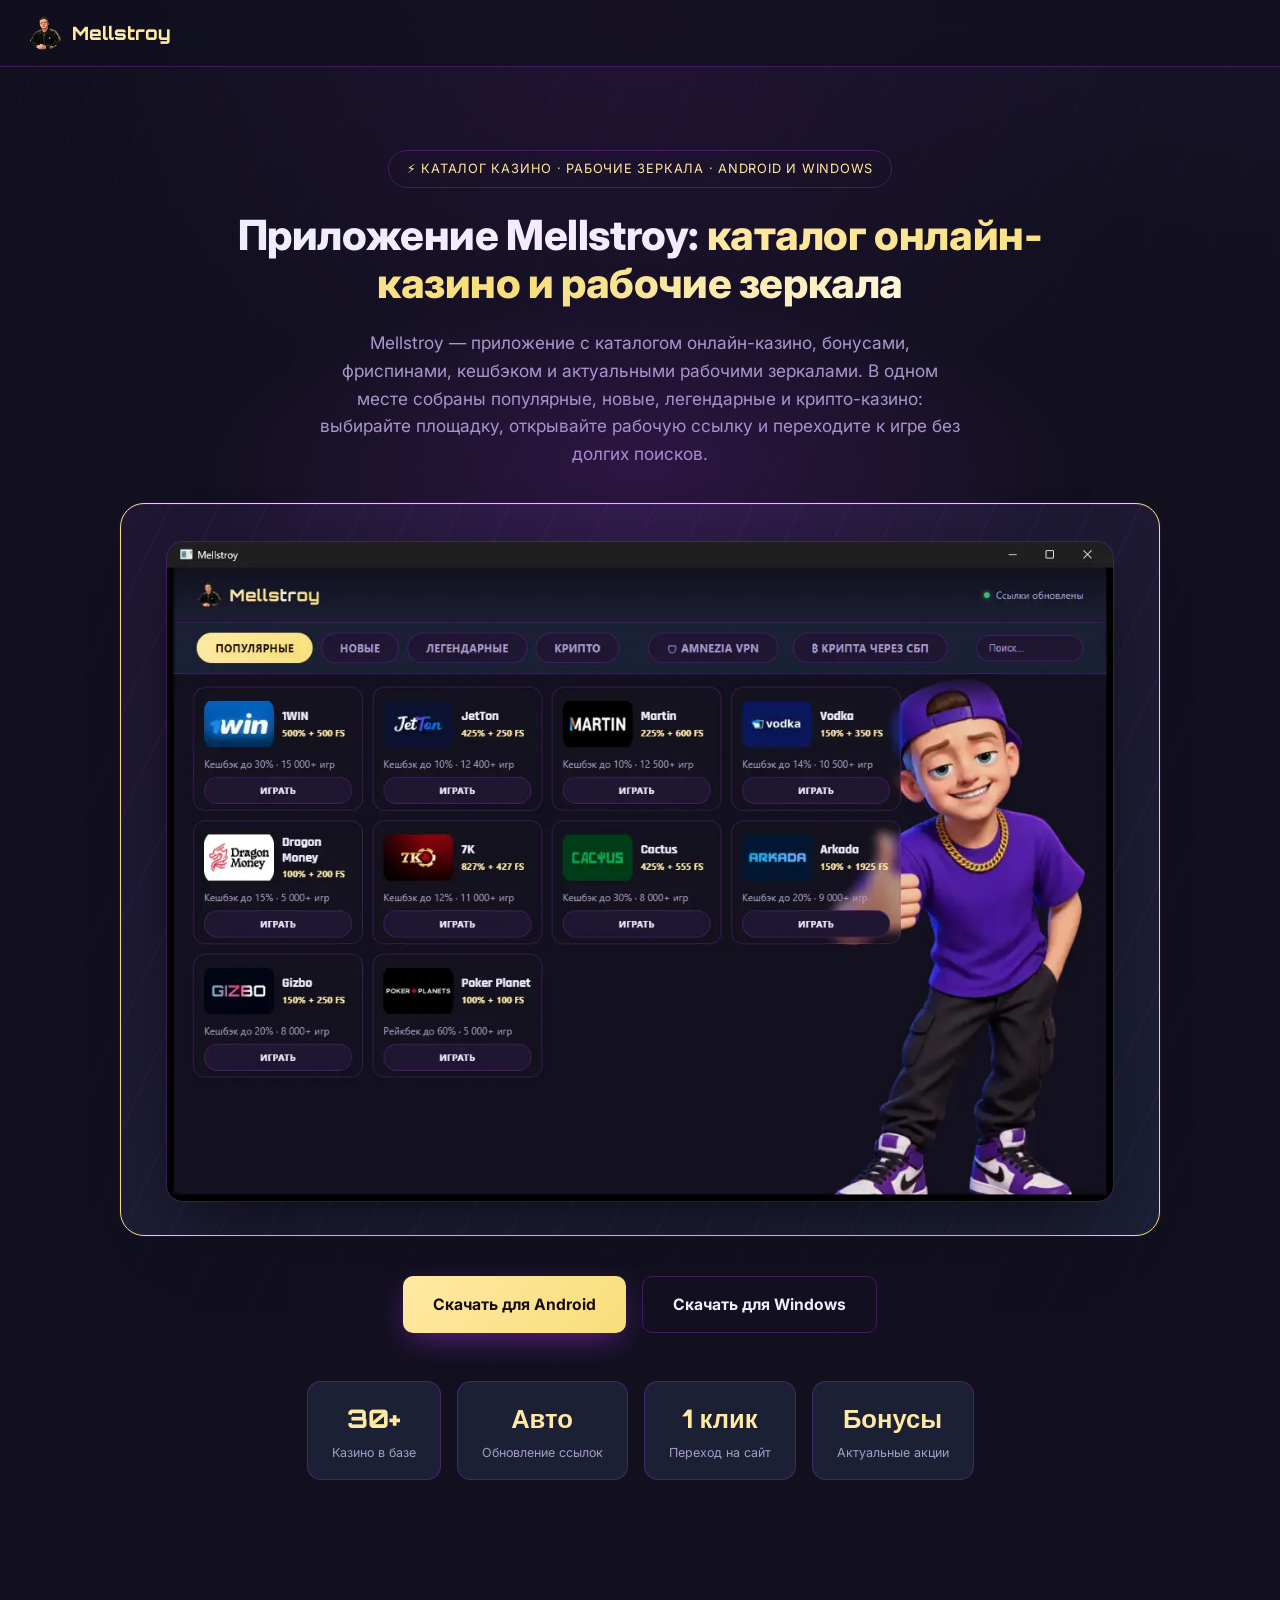
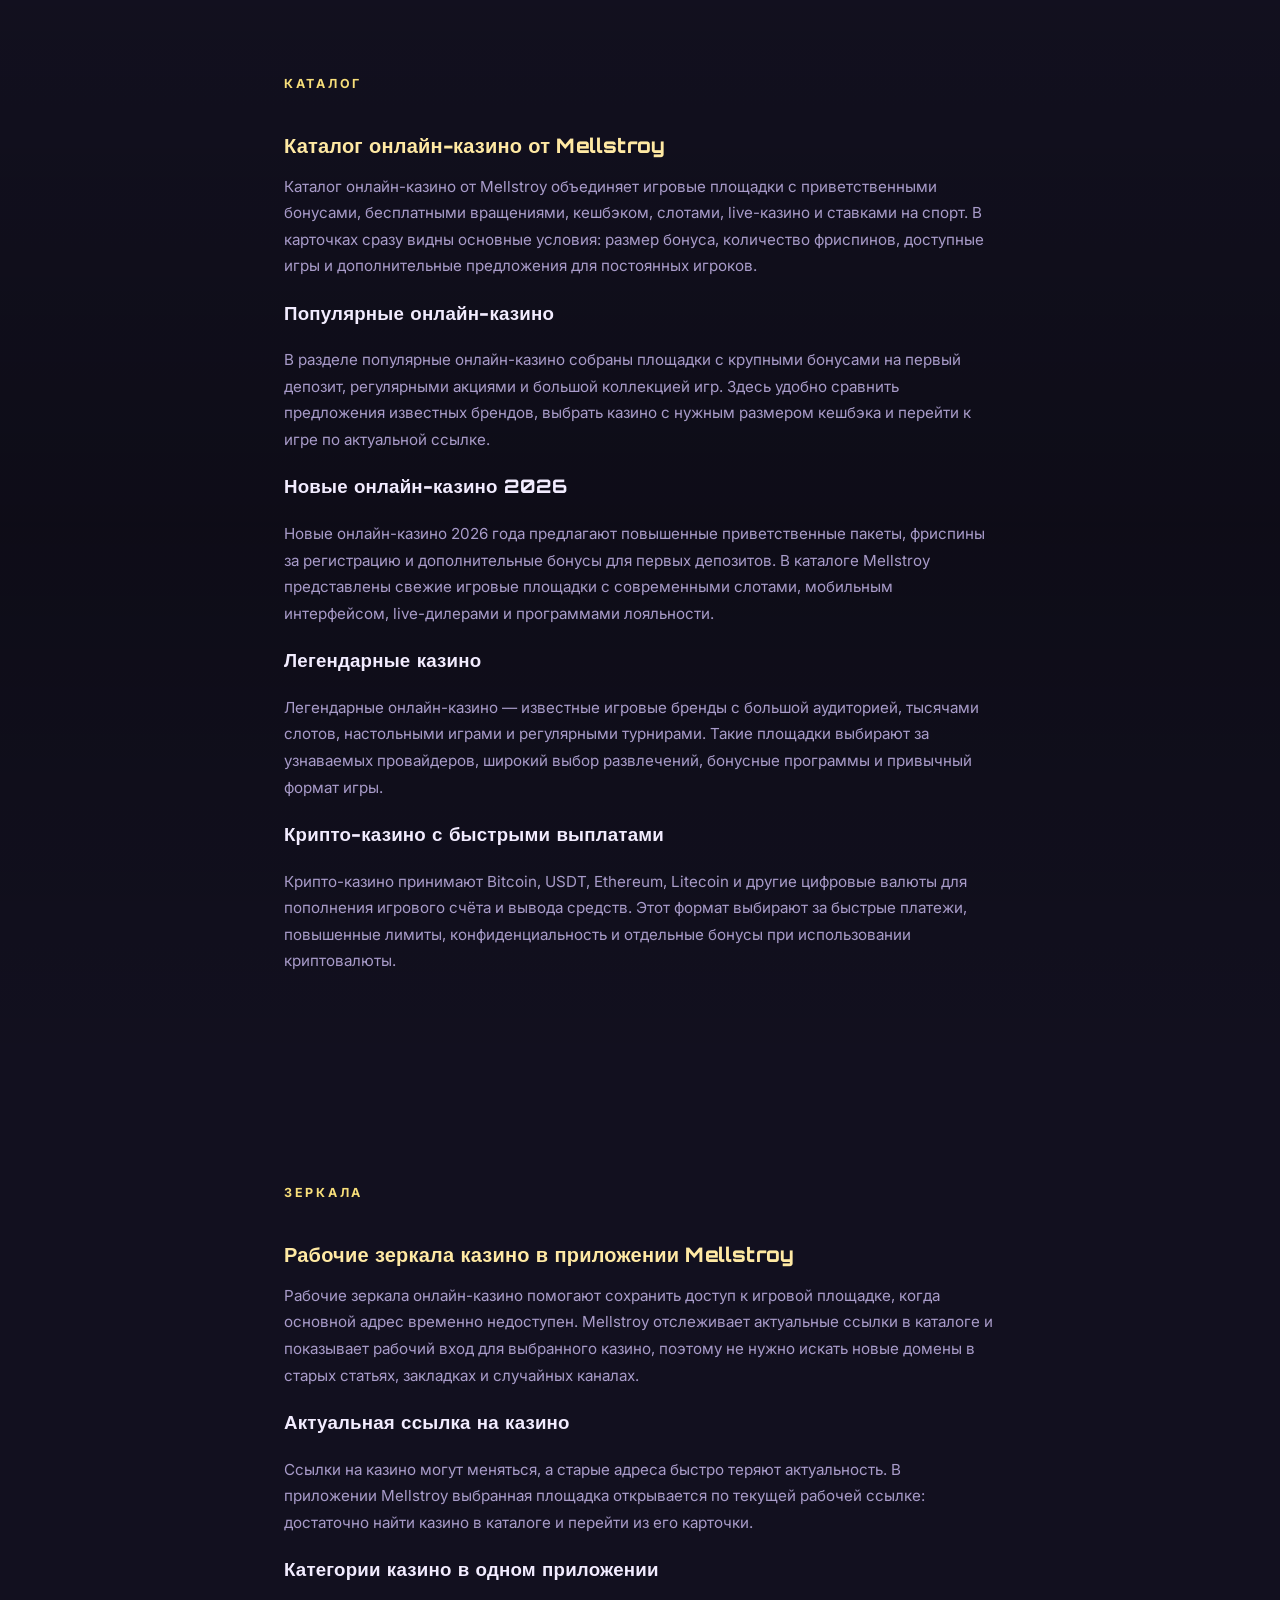
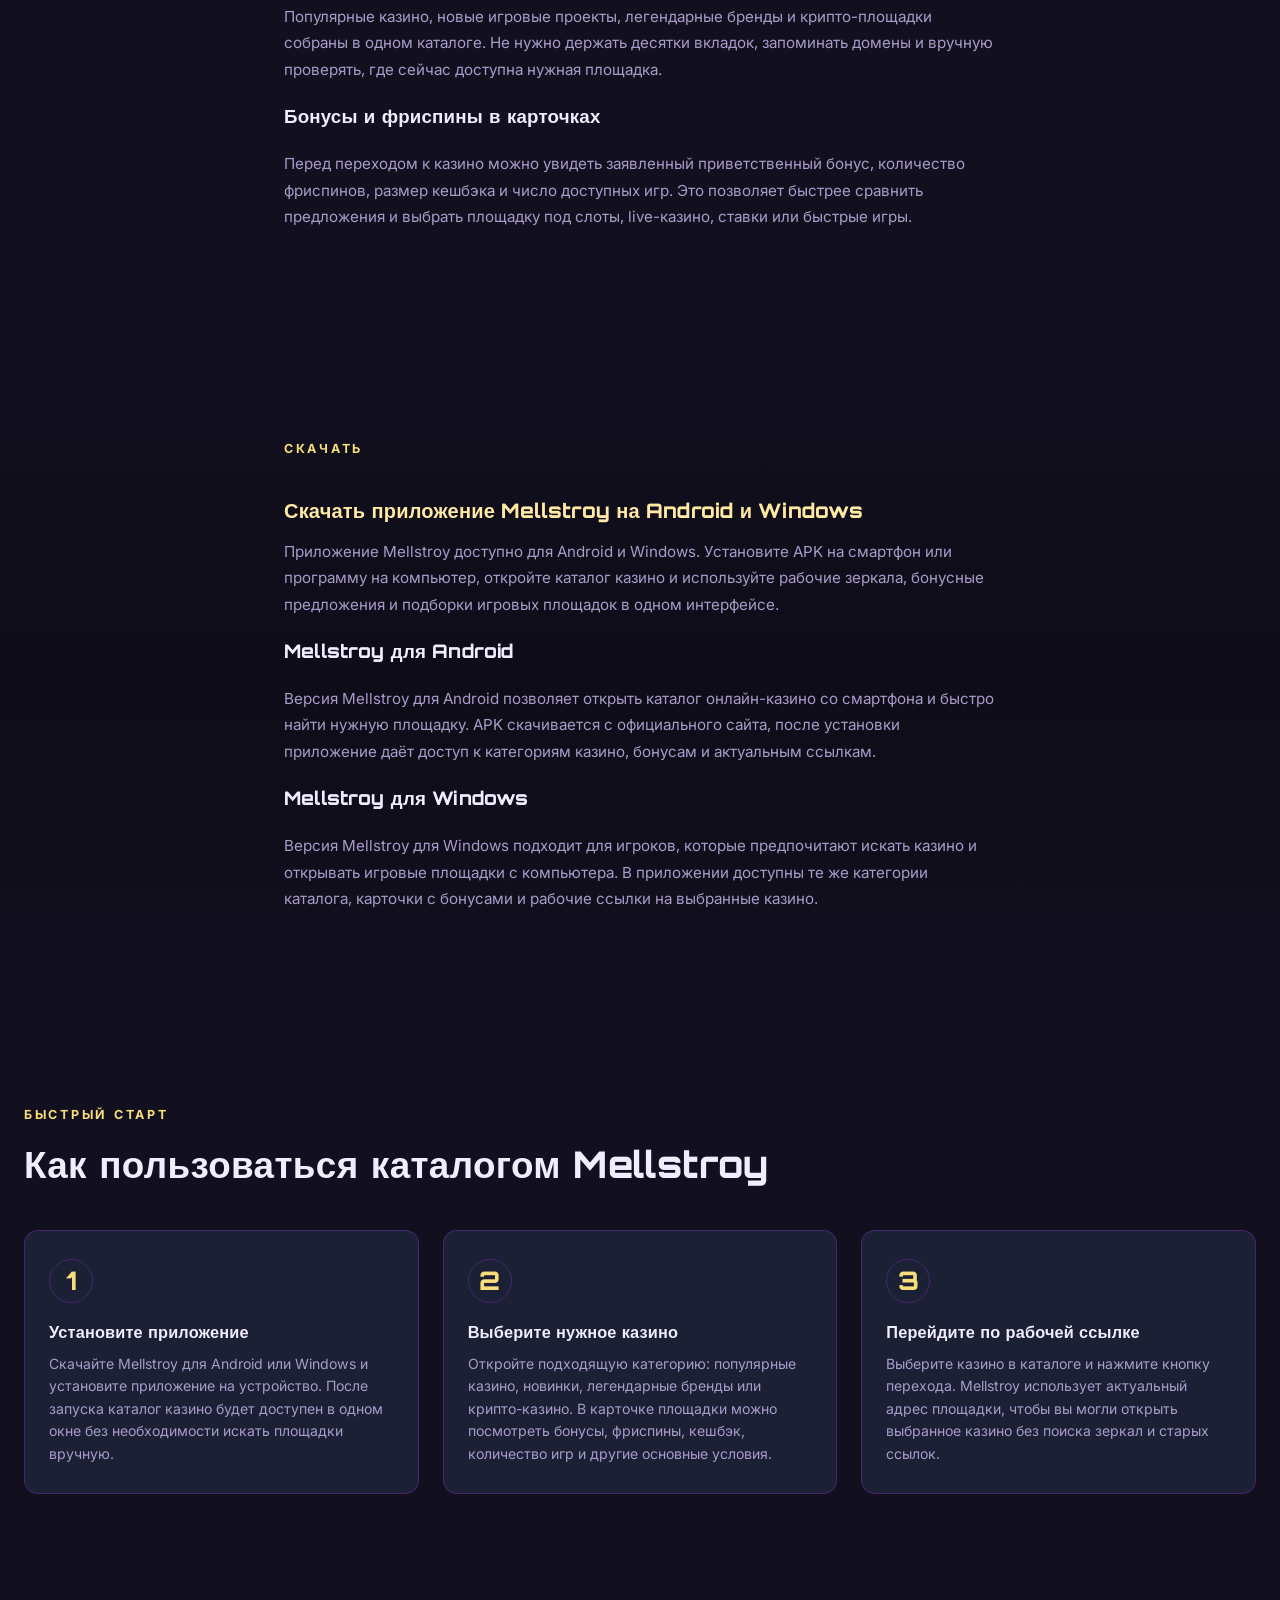
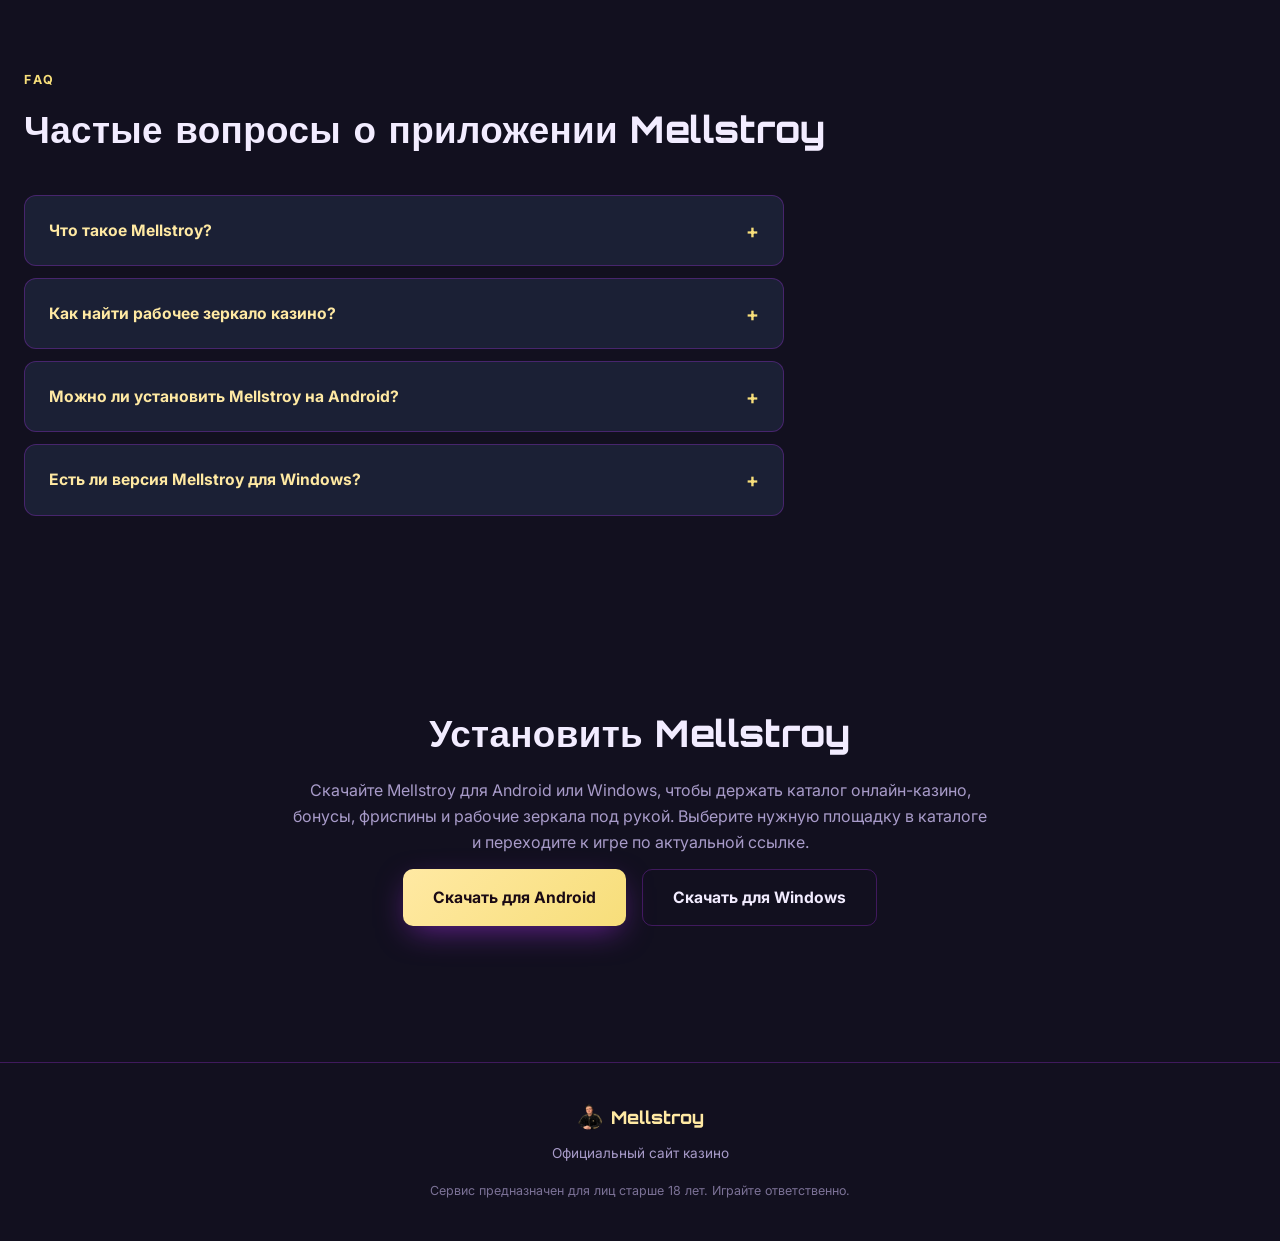
==== commit 768ff957: "Add index.html" ====
--- a/index.html
+++ b/index.html
@@ -18,9 +18,9 @@
 <meta name="twitter:card" content="summary_large_image"/>
 <link rel="stylesheet" href="style.css"/>
 <style>
-.showcase-pc{transform:none!important}
+.showcase-pc{transform:none!important;max-width:none!important;flex-basis:auto!important}
 .showcase-pc:hover{transform:translateY(-4px)!important}
-.showcase-backdrop{max-width:900px!important}
+.showcase-backdrop{max-width:1040px!important}
 </style>
 <script type="application/ld+json">
 {
--- a/style.css
+++ b/style.css
@@ -25,7 +25,7 @@
 }
 a{color:inherit;text-decoration:none}
 img,svg{max-width:100%;display:block}
-.wrap,.container{max-width:1120px;margin:0 auto;padding:0 24px}
+.wrap,.container{max-width:1320px;margin:0 auto;padding:0 24px}
 
 h1,h2,h3,.rune-font{font-family:"Orbitron",sans-serif;font-weight:800;letter-spacing:.01em}
 
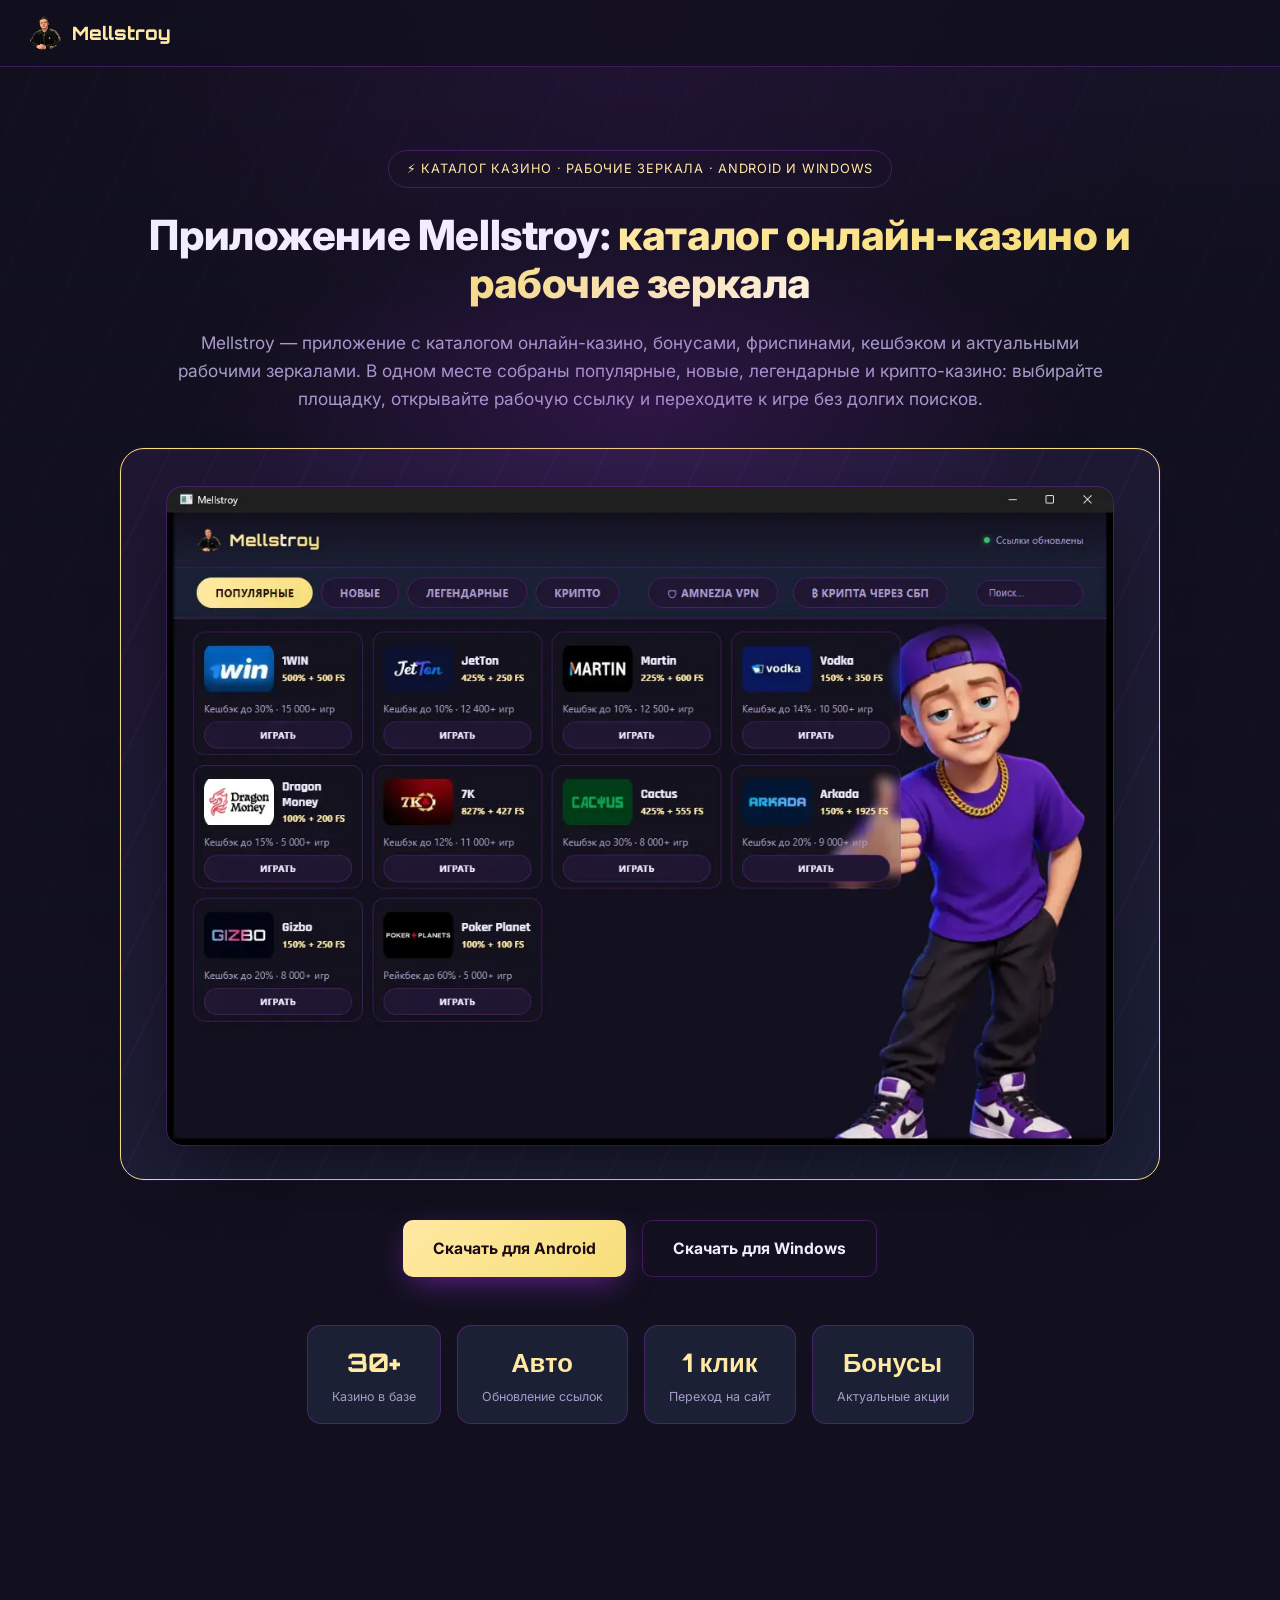
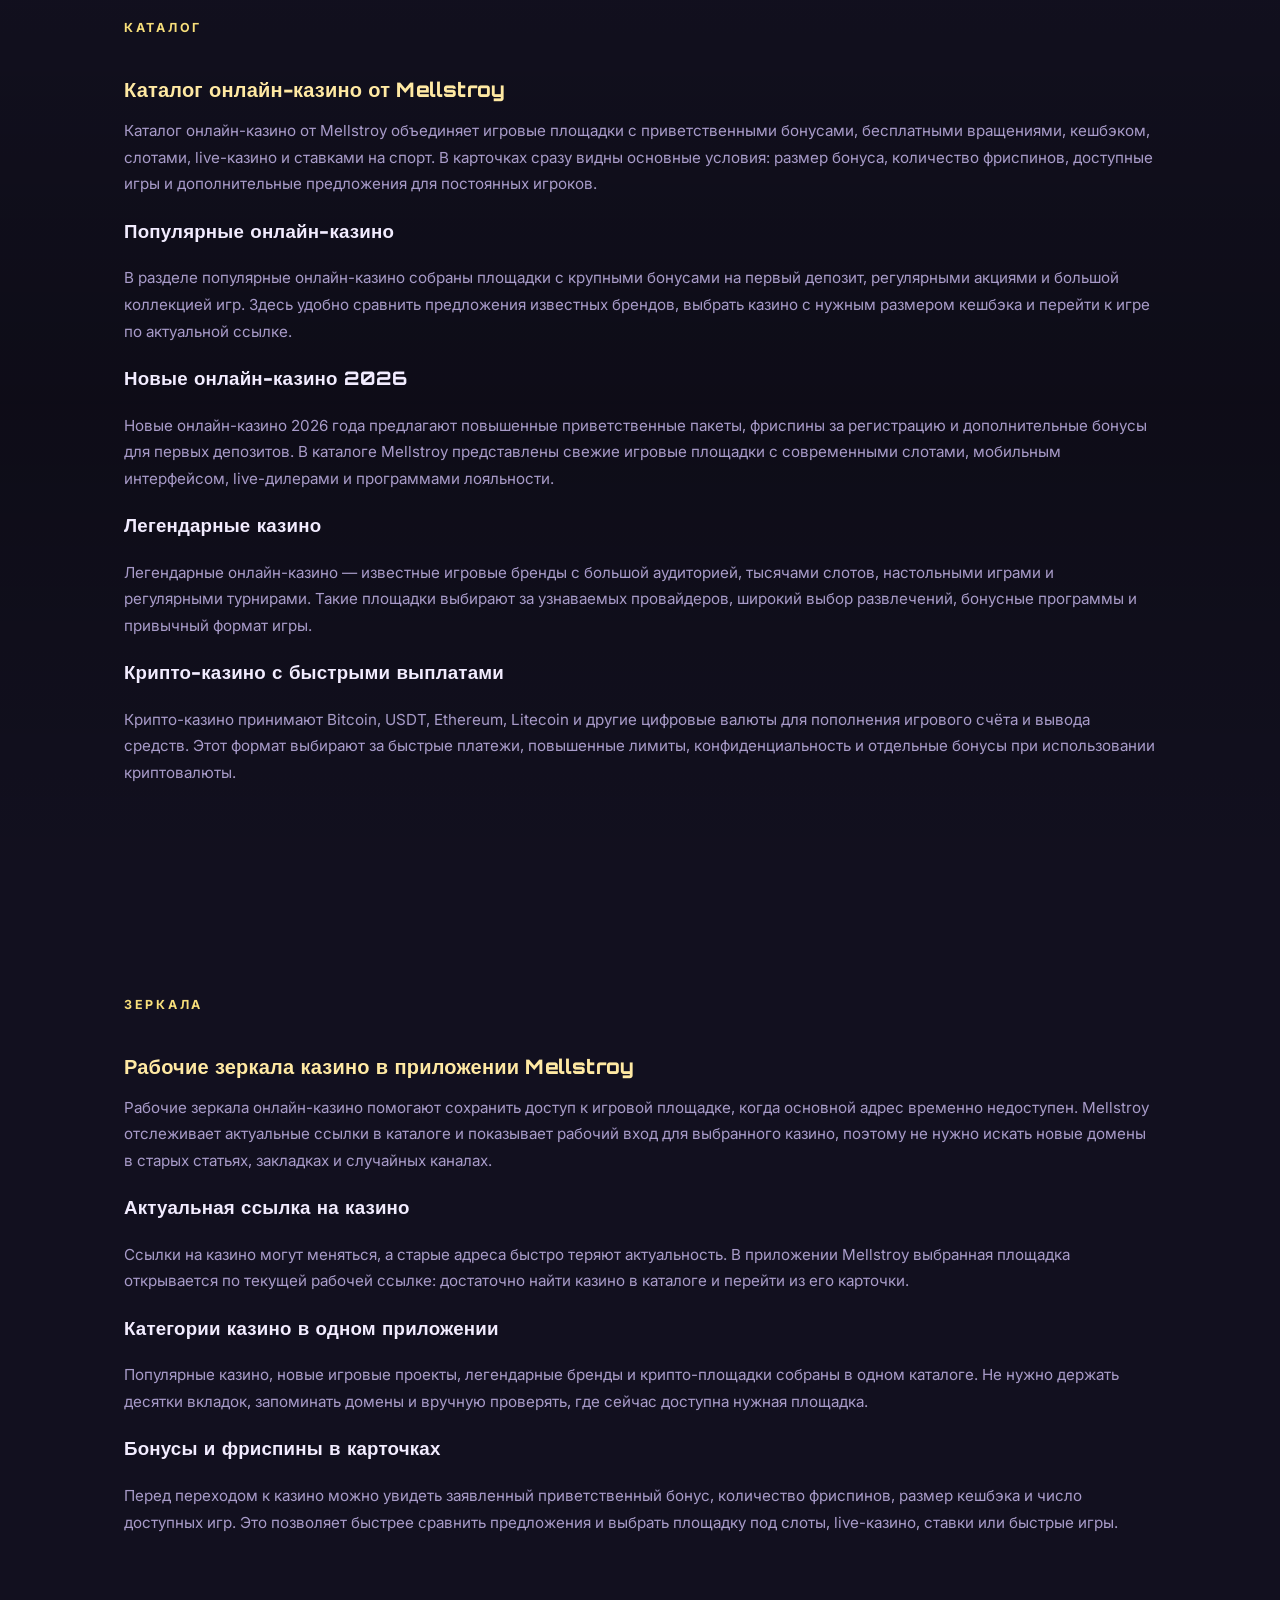
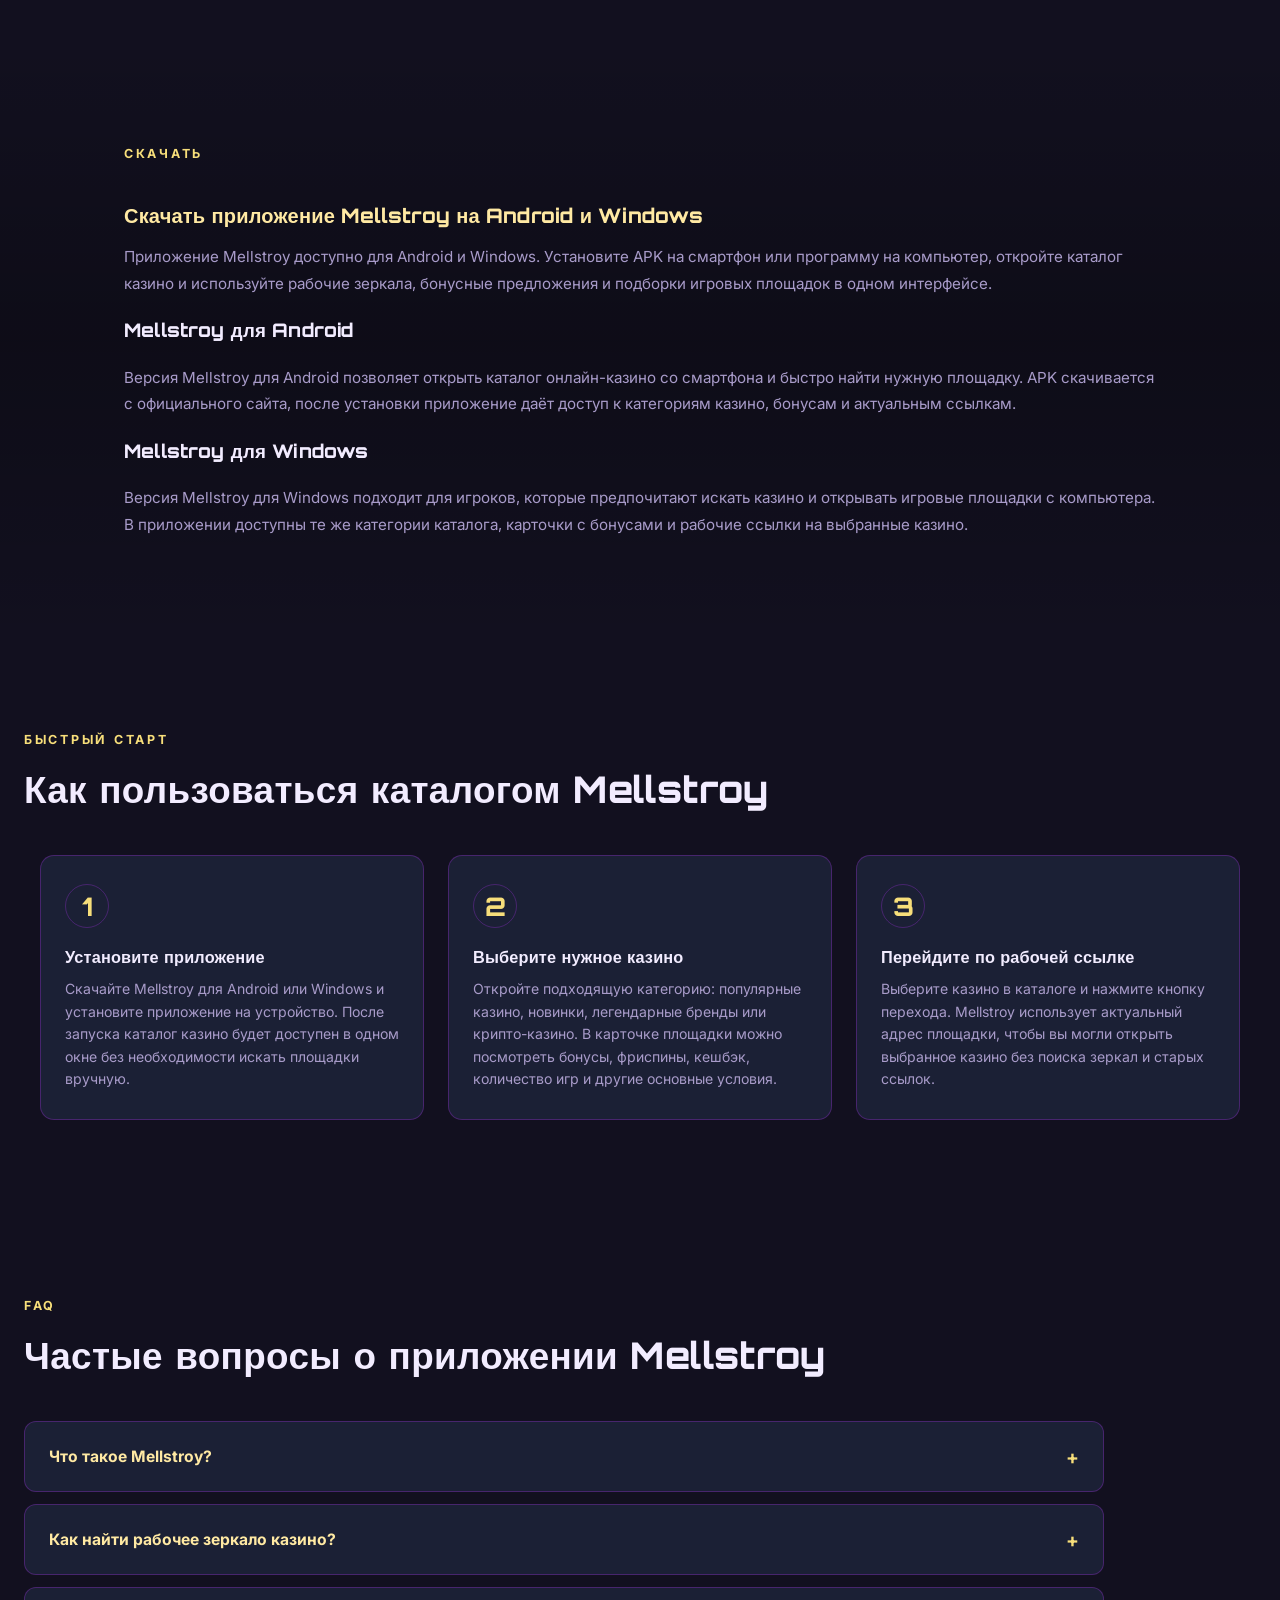
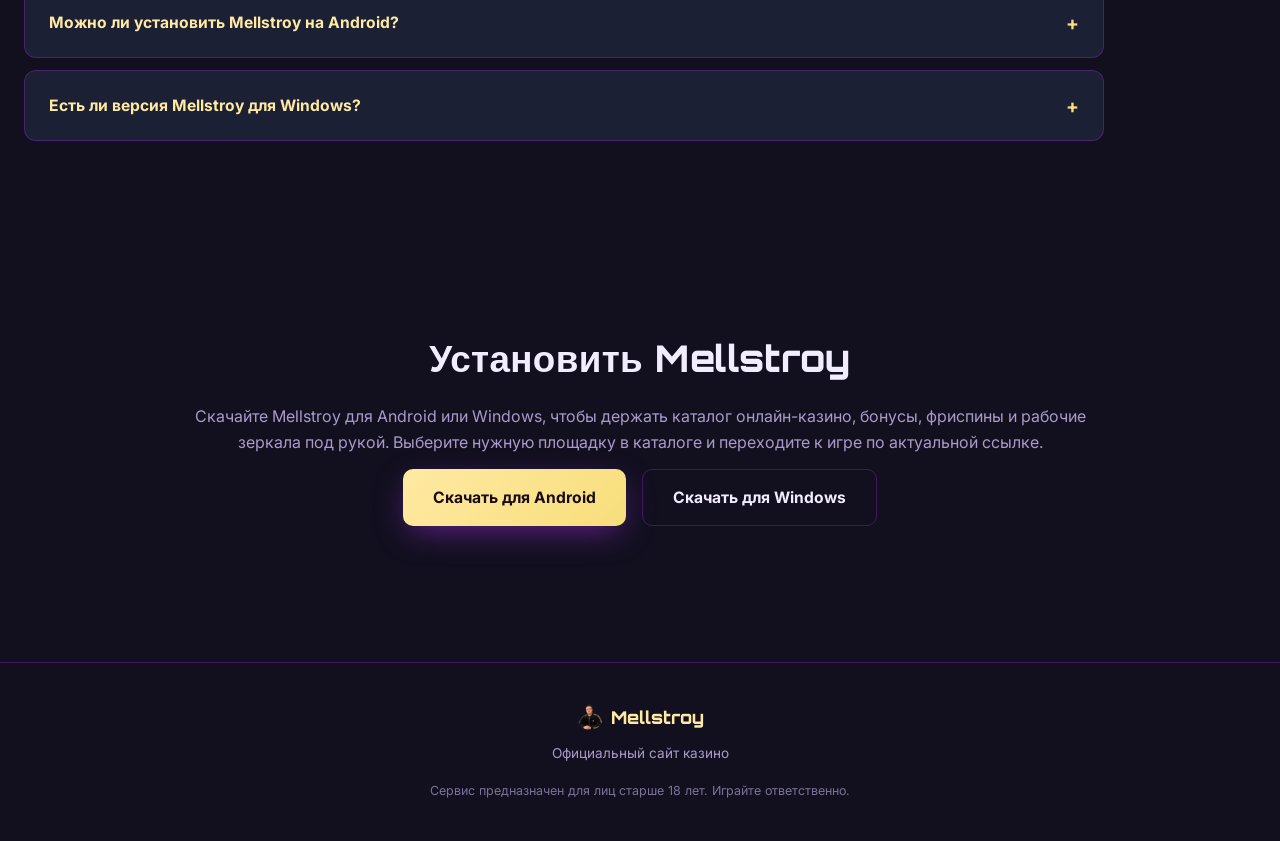
==== commit 009218a3: "Add index.html" ====
--- a/index.html
+++ b/index.html
@@ -21,6 +21,12 @@
 .showcase-pc{transform:none!important;max-width:none!important;flex-basis:auto!important}
 .showcase-pc:hover{transform:translateY(-4px)!important}
 .showcase-backdrop{max-width:1040px!important}
+.legal{max-width:1080px!important}
+.faq-list{max-width:1080px!important}
+.hero h1{max-width:1100px!important}
+.hero p{max-width:940px!important}
+.subtitle{max-width:90ch!important}
+.steps-list{max-width:1200px!important;margin-left:auto!important;margin-right:auto!important}
 </style>
 <script type="application/ld+json">
 {
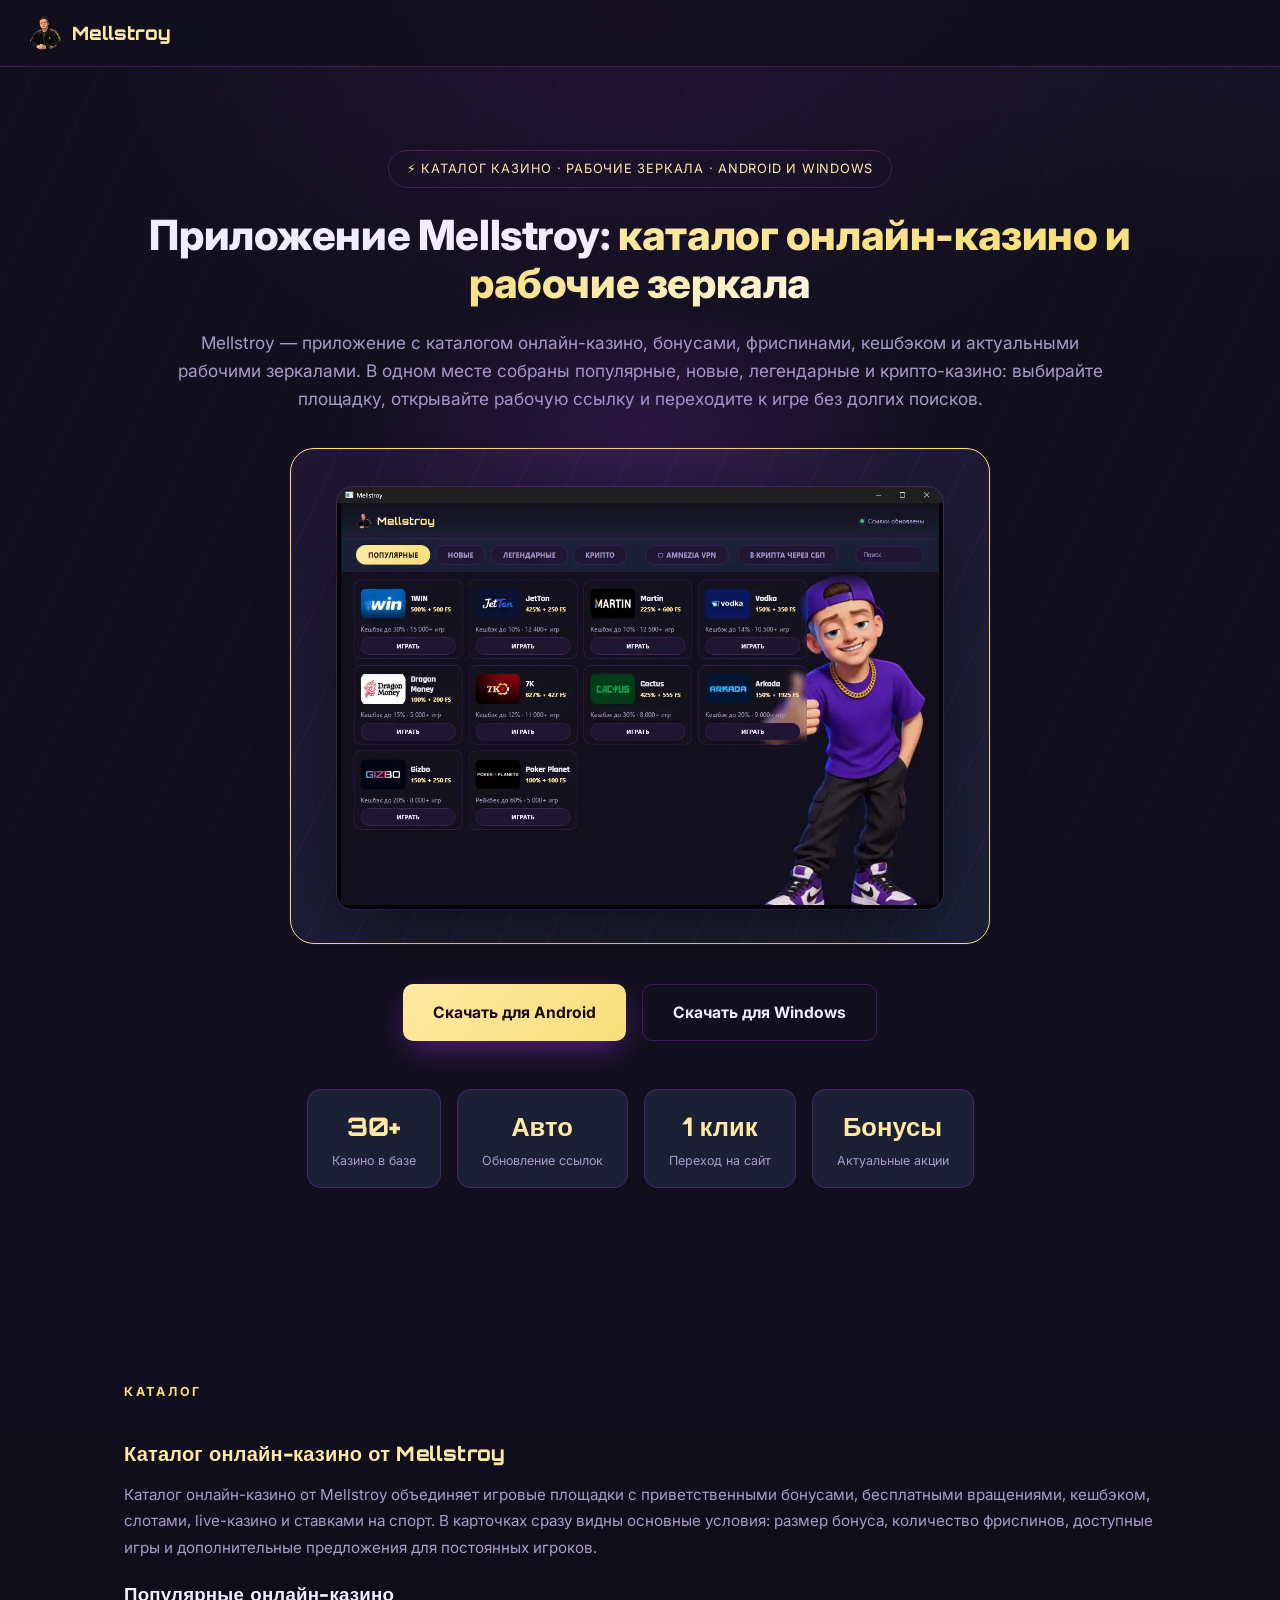
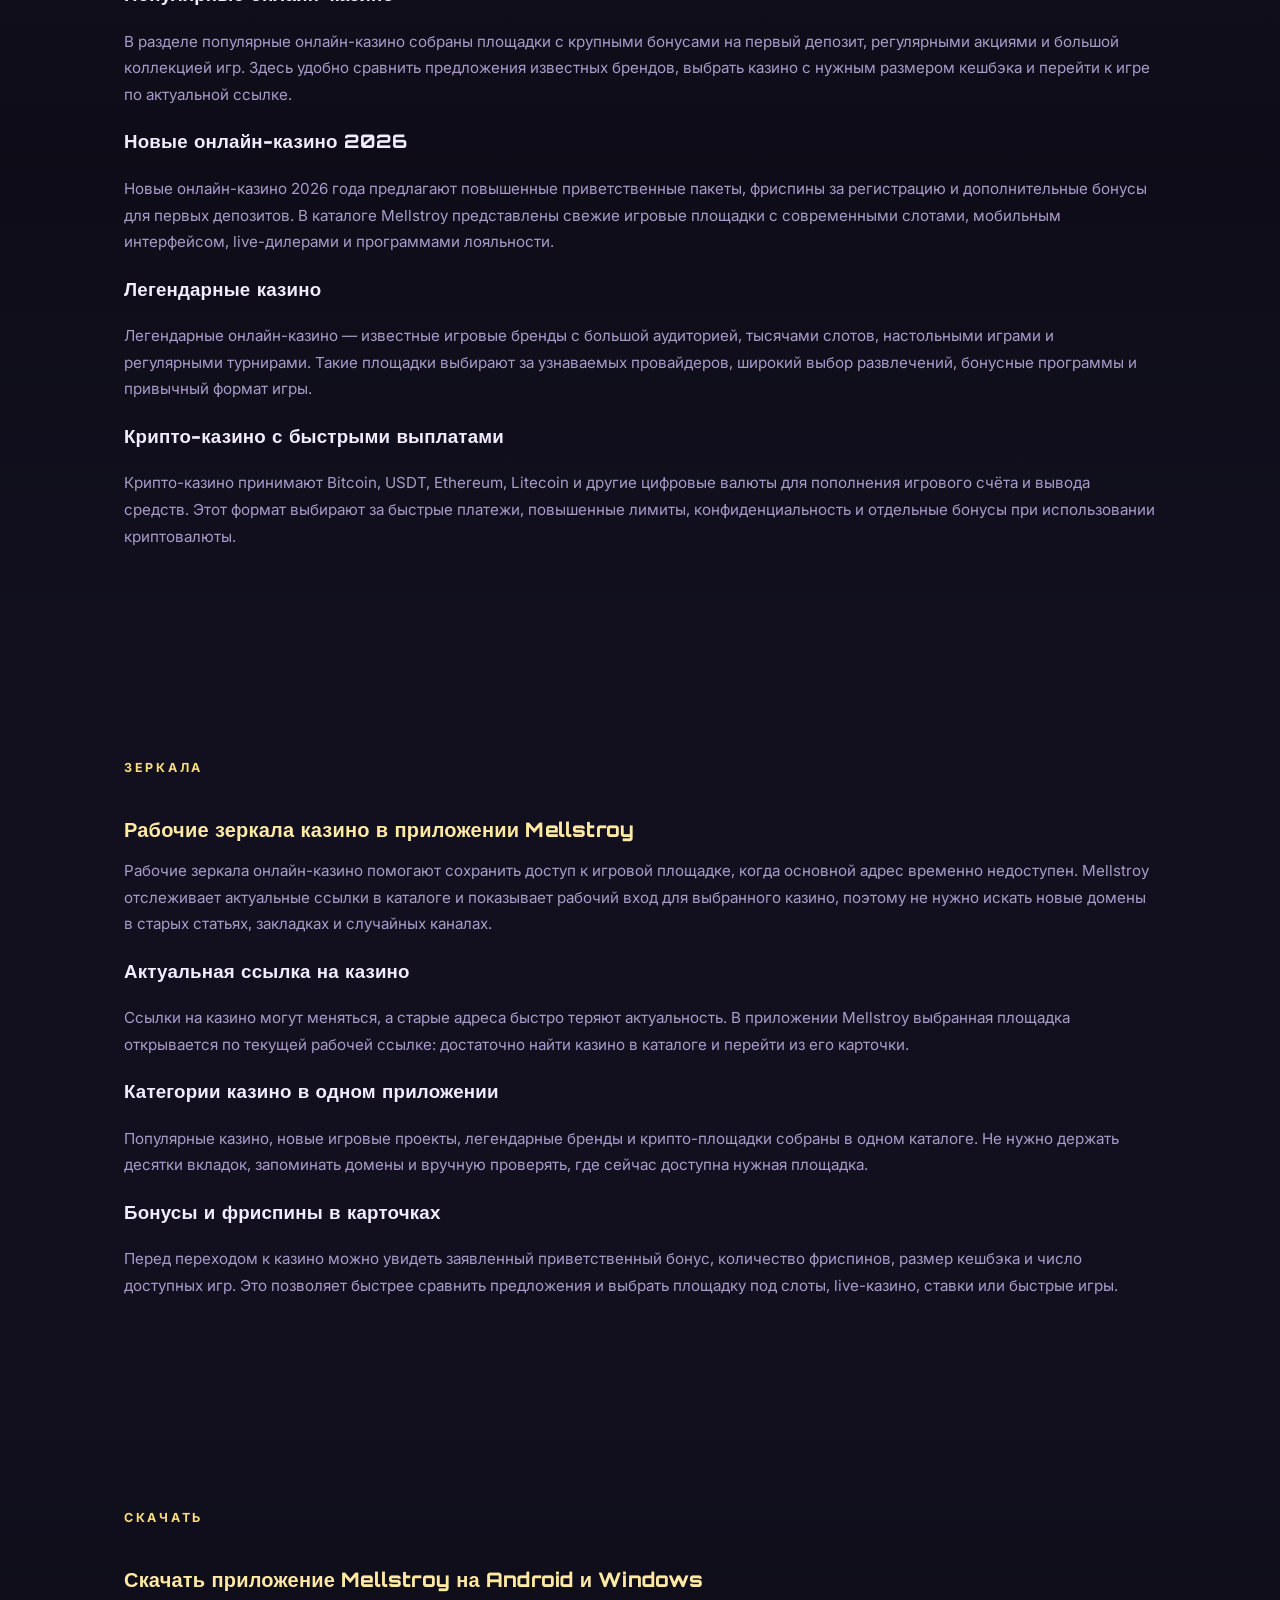
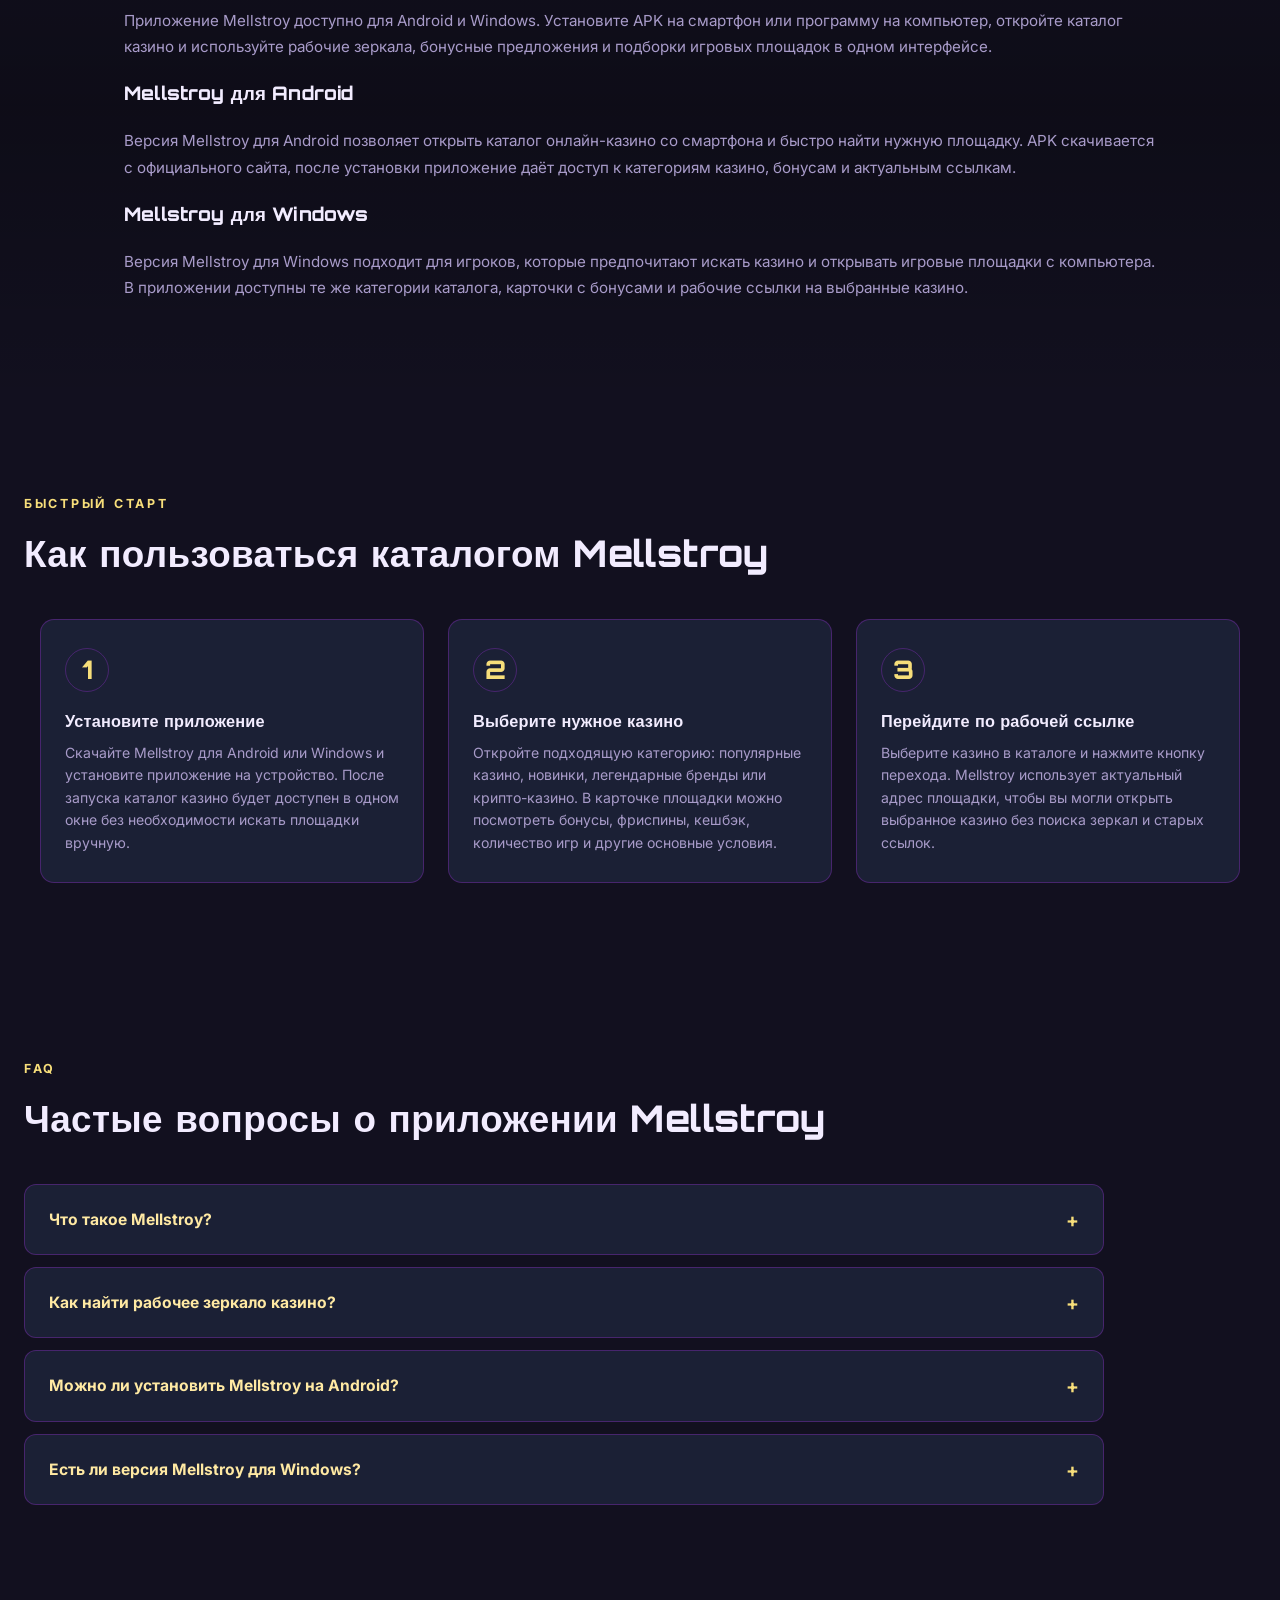
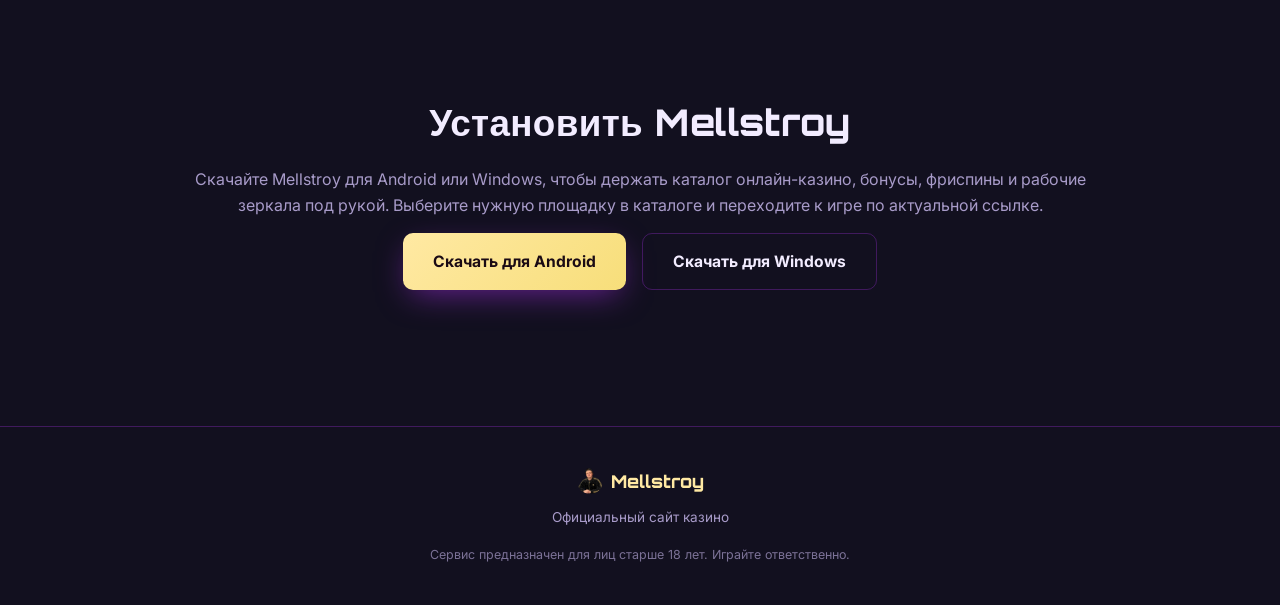
==== commit 9194b780: "Add index.html" ====
--- a/index.html
+++ b/index.html
@@ -20,7 +20,7 @@
 <style>
 .showcase-pc{transform:none!important;max-width:none!important;flex-basis:auto!important}
 .showcase-pc:hover{transform:translateY(-4px)!important}
-.showcase-backdrop{max-width:1040px!important}
+.showcase-backdrop{max-width:700px!important}
 .legal{max-width:1080px!important}
 .faq-list{max-width:1080px!important}
 .hero h1{max-width:1100px!important}
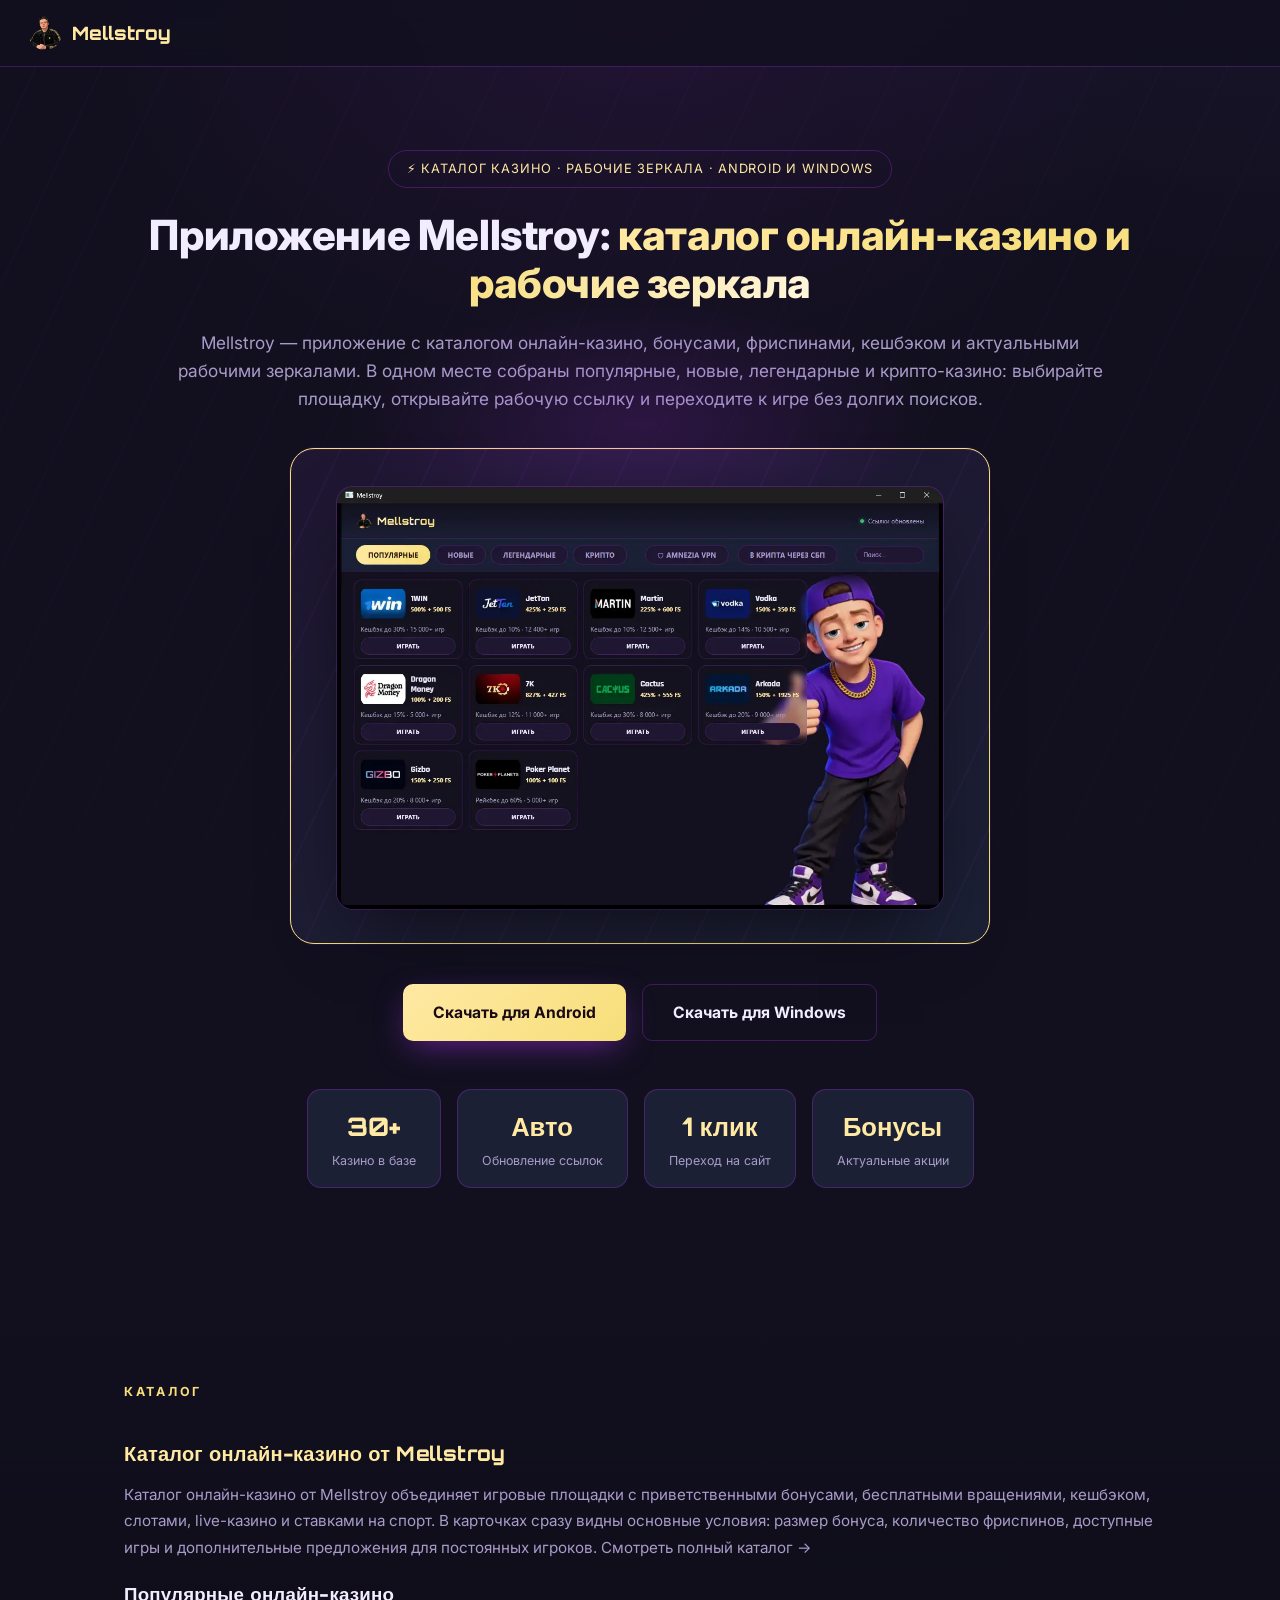
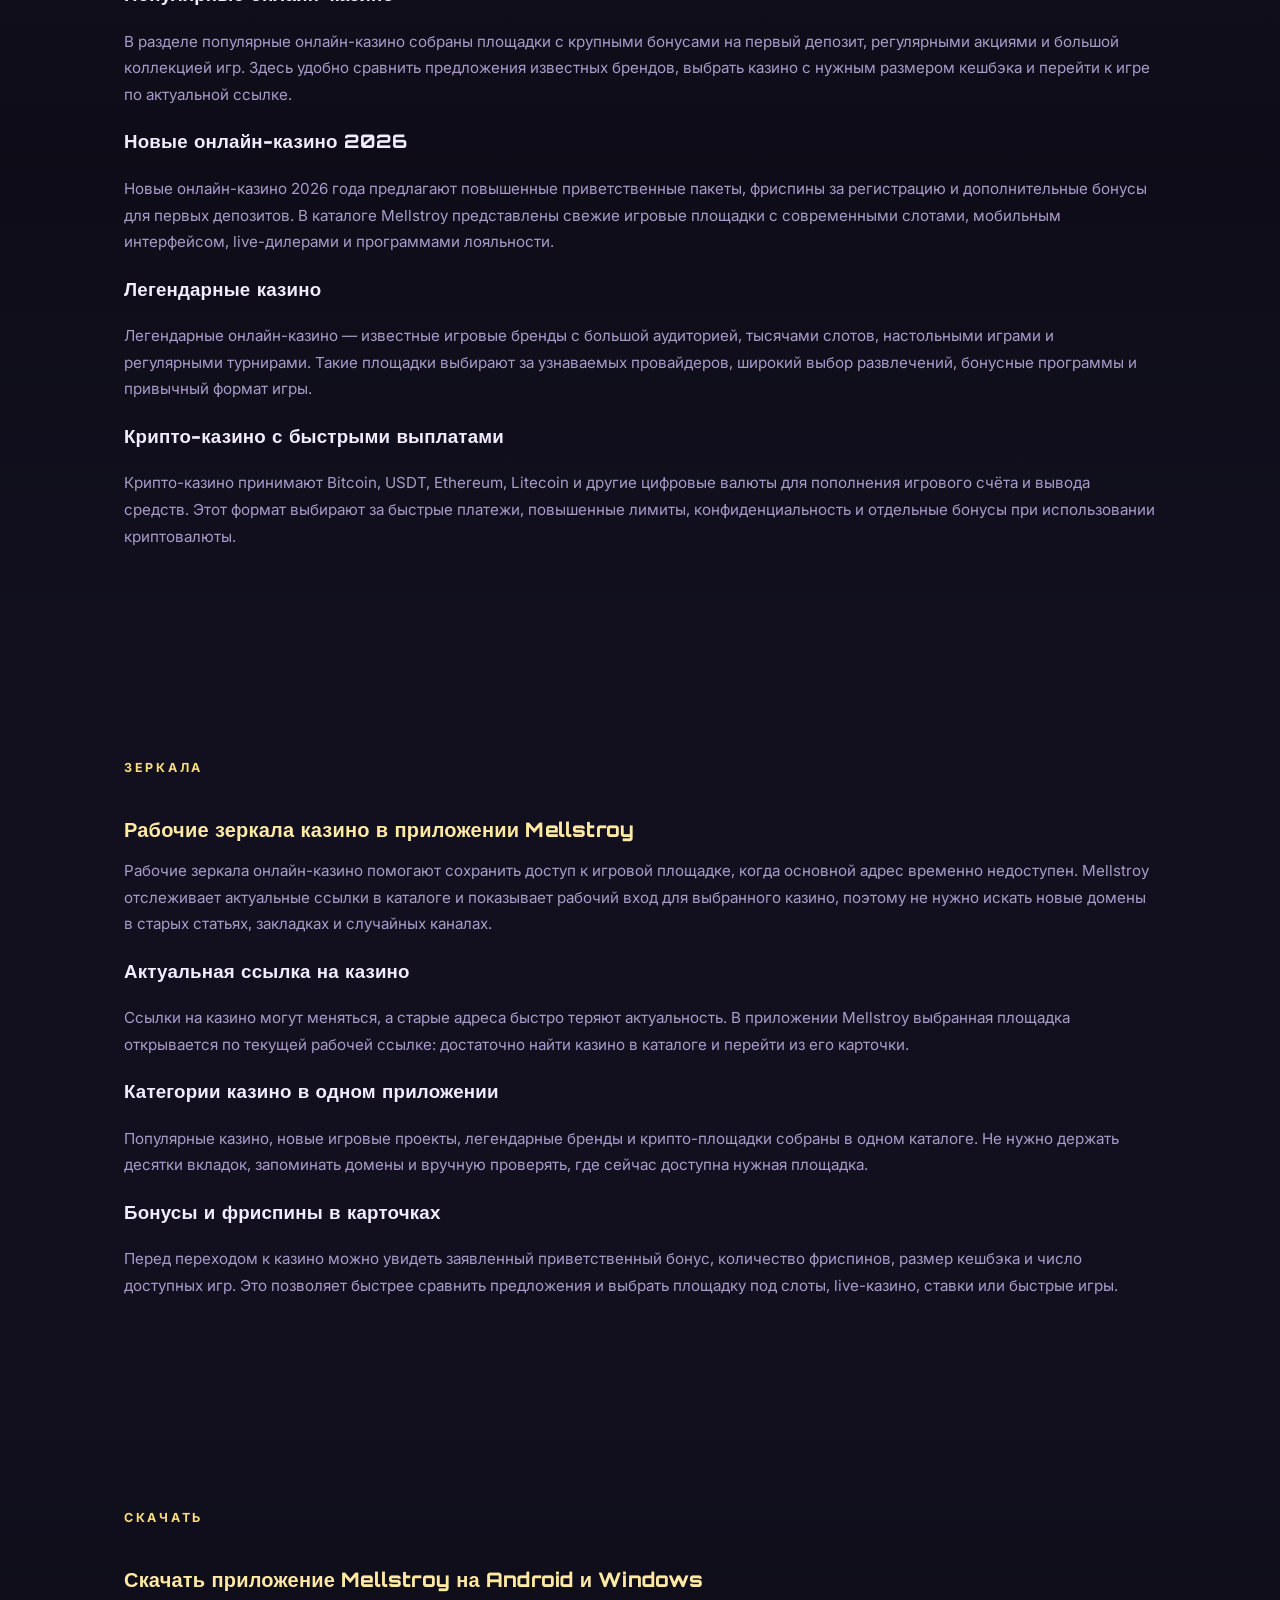
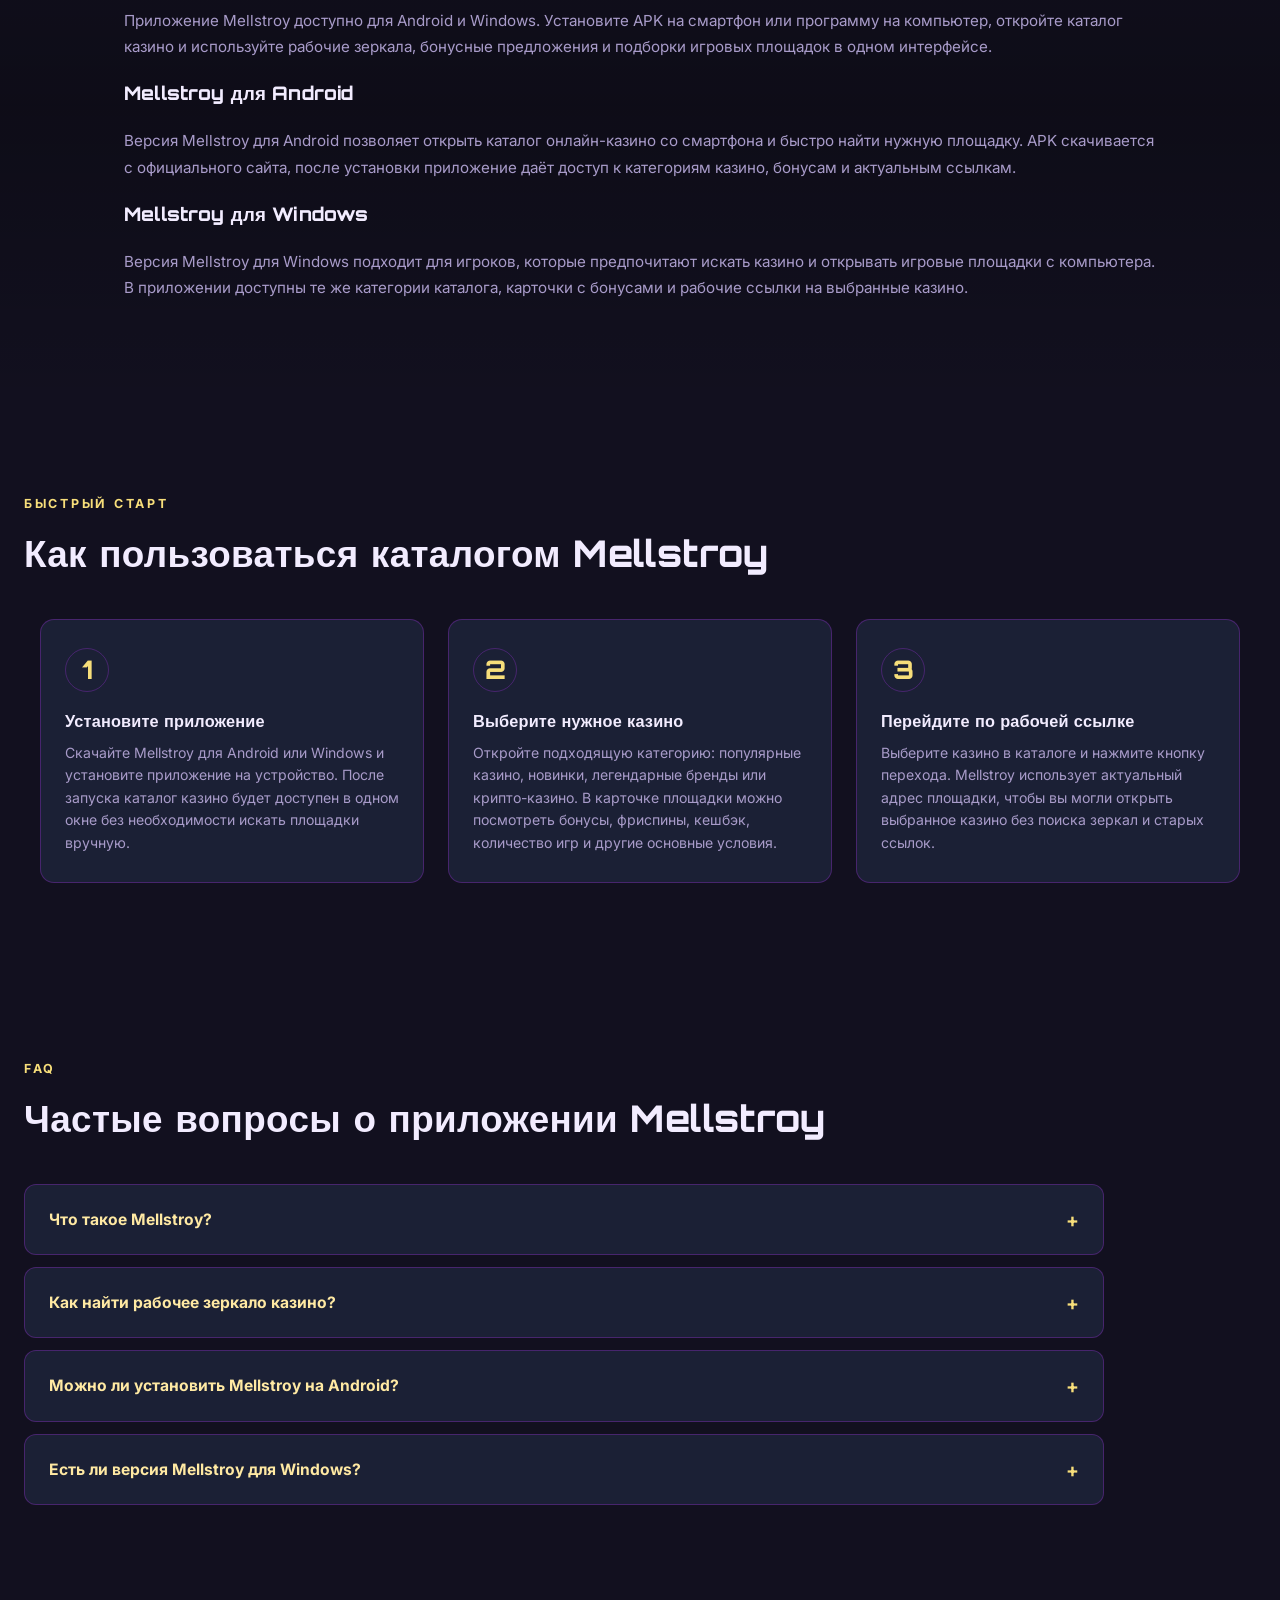
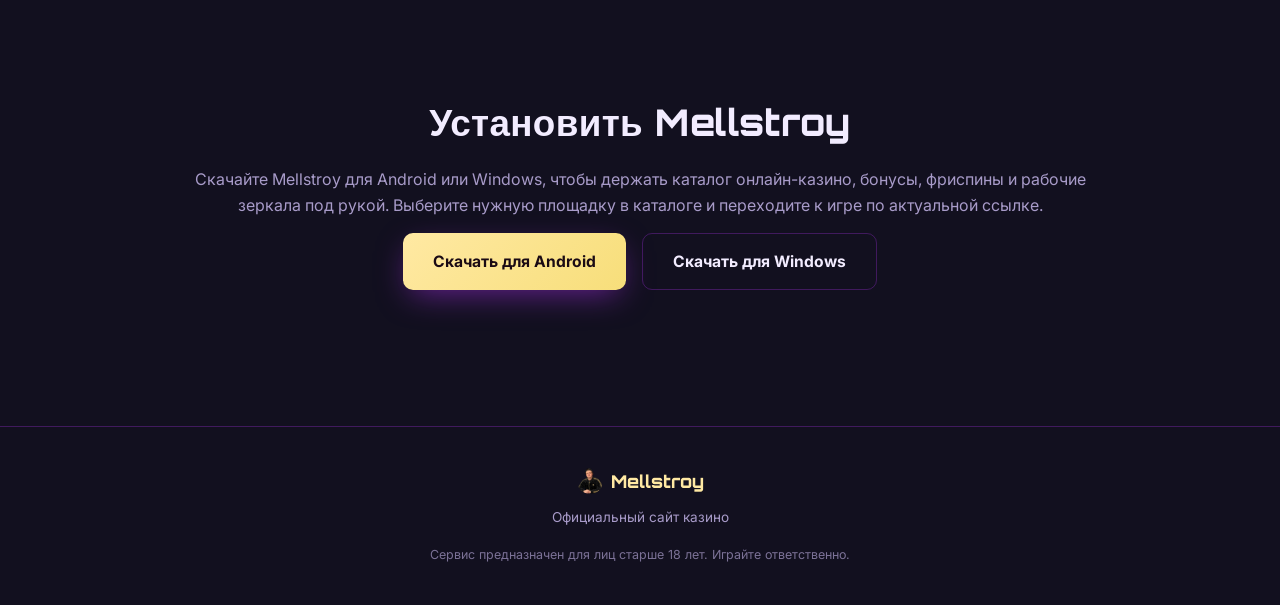
==== commit 56d8f13a: "Add index.html" ====
--- a/index.html
+++ b/index.html
@@ -100,7 +100,7 @@
   <div class="container legal">
     <div class="section-label">Каталог</div>
     <h2>Каталог онлайн-казино от Mellstroy</h2>
-    <p>Каталог онлайн-казино от Mellstroy объединяет игровые площадки с приветственными бонусами, бесплатными вращениями, кешбэком, слотами, live-казино и ставками на спорт. В карточках сразу видны основные условия: размер бонуса, количество фриспинов, доступные игры и дополнительные предложения для постоянных игроков.</p>
+    <p>Каталог онлайн-казино от Mellstroy объединяет игровые площадки с приветственными бонусами, бесплатными вращениями, кешбэком, слотами, live-казино и ставками на спорт. В карточках сразу видны основные условия: размер бонуса, количество фриспинов, доступные игры и дополнительные предложения для постоянных игроков. <a href="catalog/">Смотреть полный каталог →</a></p>
 
     <h3>Популярные онлайн-казино</h3>
     <p>В разделе популярные онлайн-казино собраны площадки с крупными бонусами на первый депозит, регулярными акциями и большой коллекцией игр. Здесь удобно сравнить предложения известных брендов, выбрать казино с нужным размером кешбэка и перейти к игре по актуальной ссылке.</p>
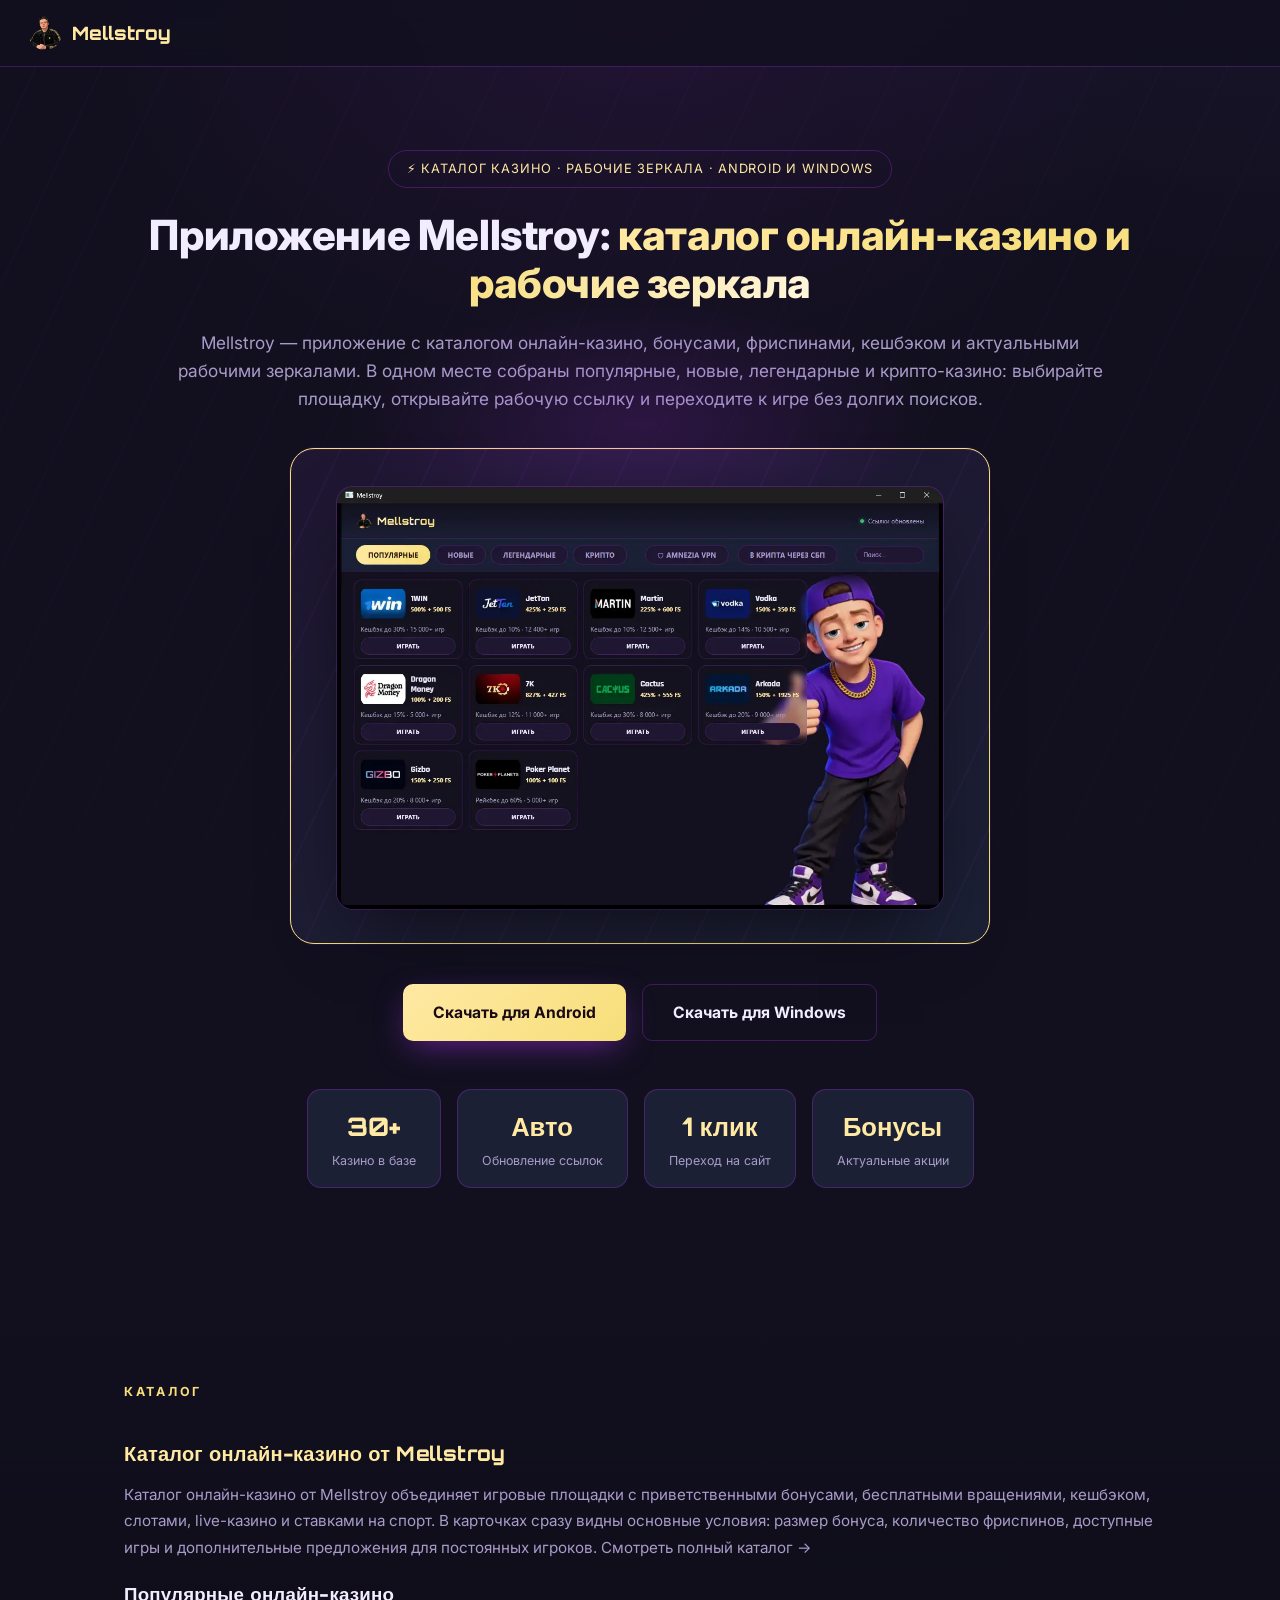
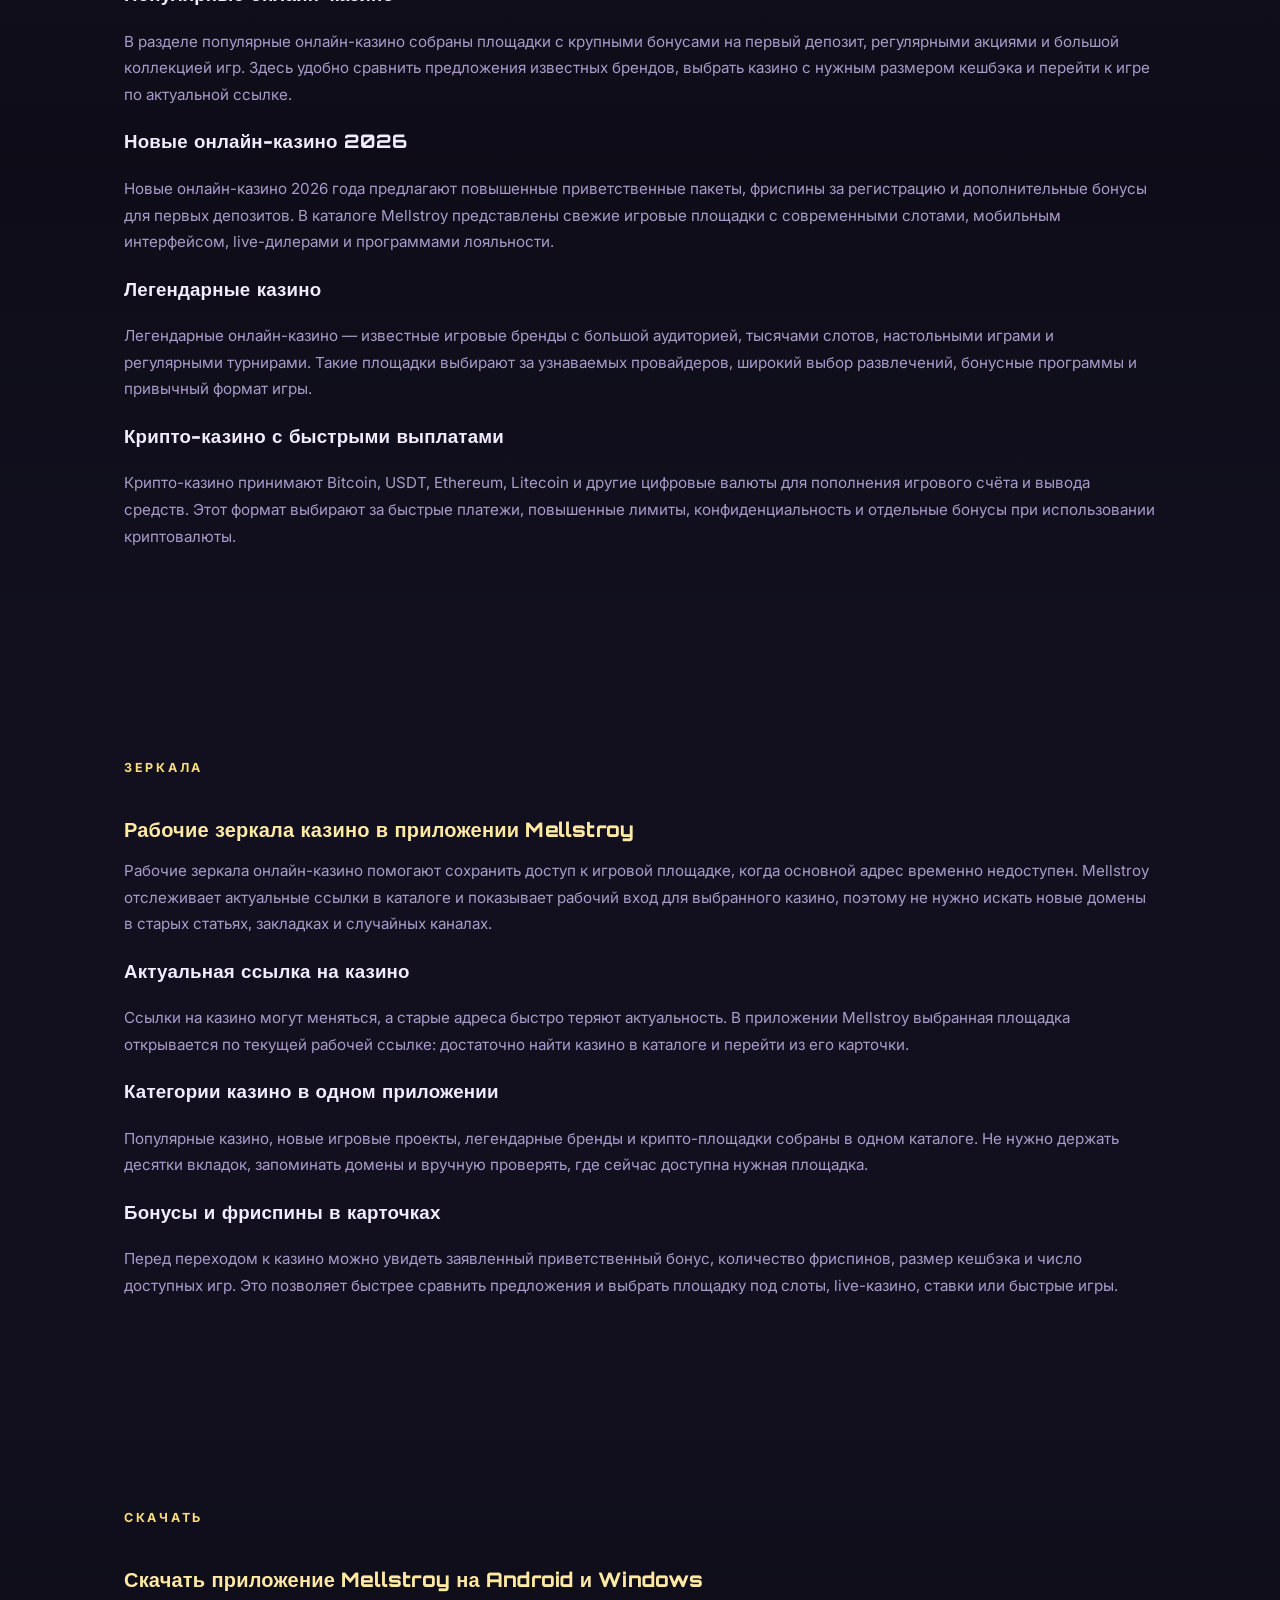
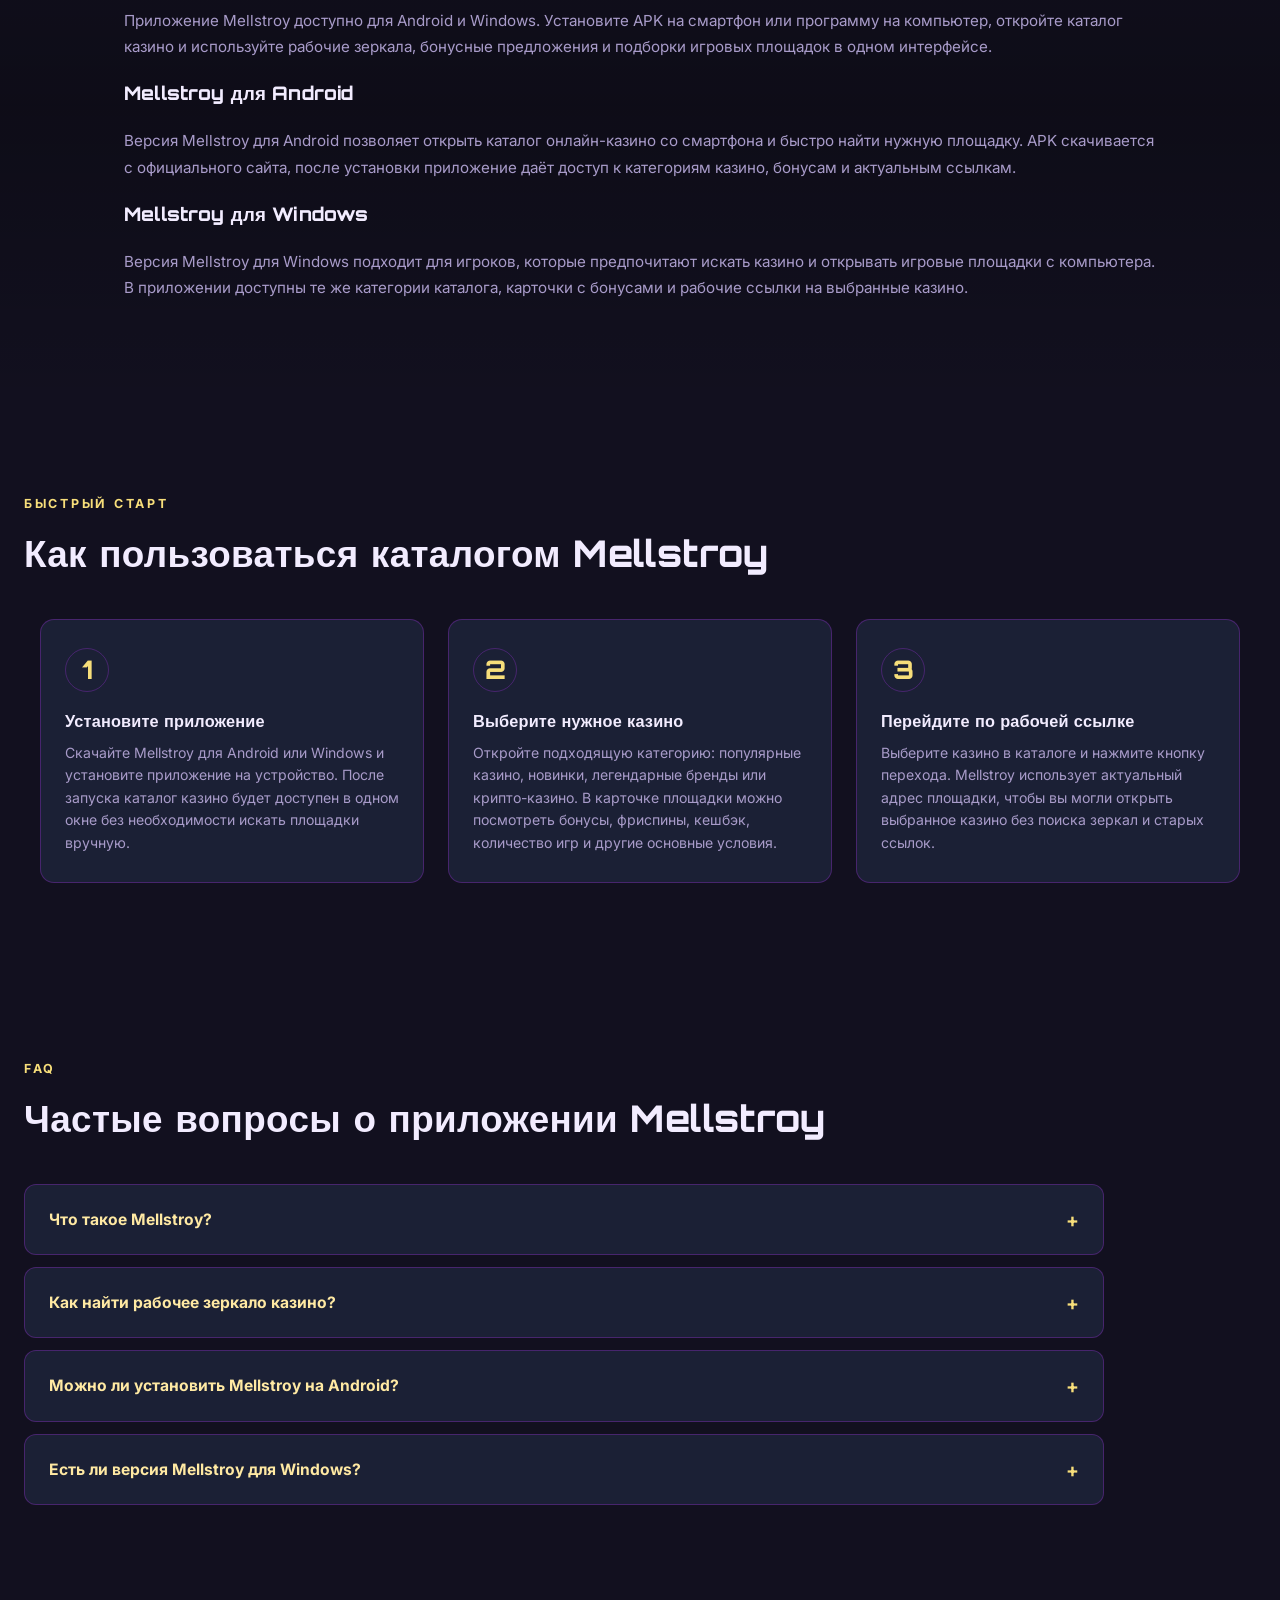
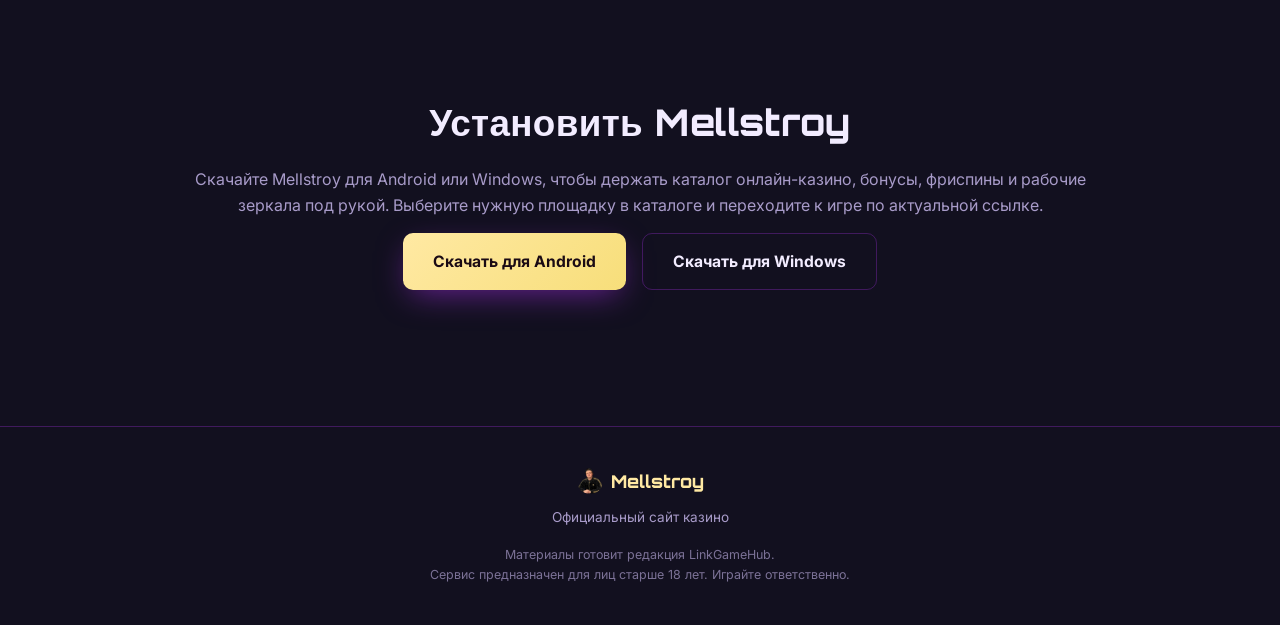
==== commit 3fa403a9: "Add editorial credit (LinkGameHub)" ====
--- a/index.html
+++ b/index.html
@@ -189,6 +189,7 @@
     <div class="footer-links">
       <a href="https://mellstroy-apps.github.io/">Официальный сайт казино</a>
     </div>
+    <p class="footer-note">Материалы готовит редакция <a href="https://linkgamehub.xyz/redakciya/">LinkGameHub</a>.</p>
     <p class="footer-note">Сервис предназначен для лиц старше 18 лет. Играйте ответственно.</p>
   </div>
 </footer>
